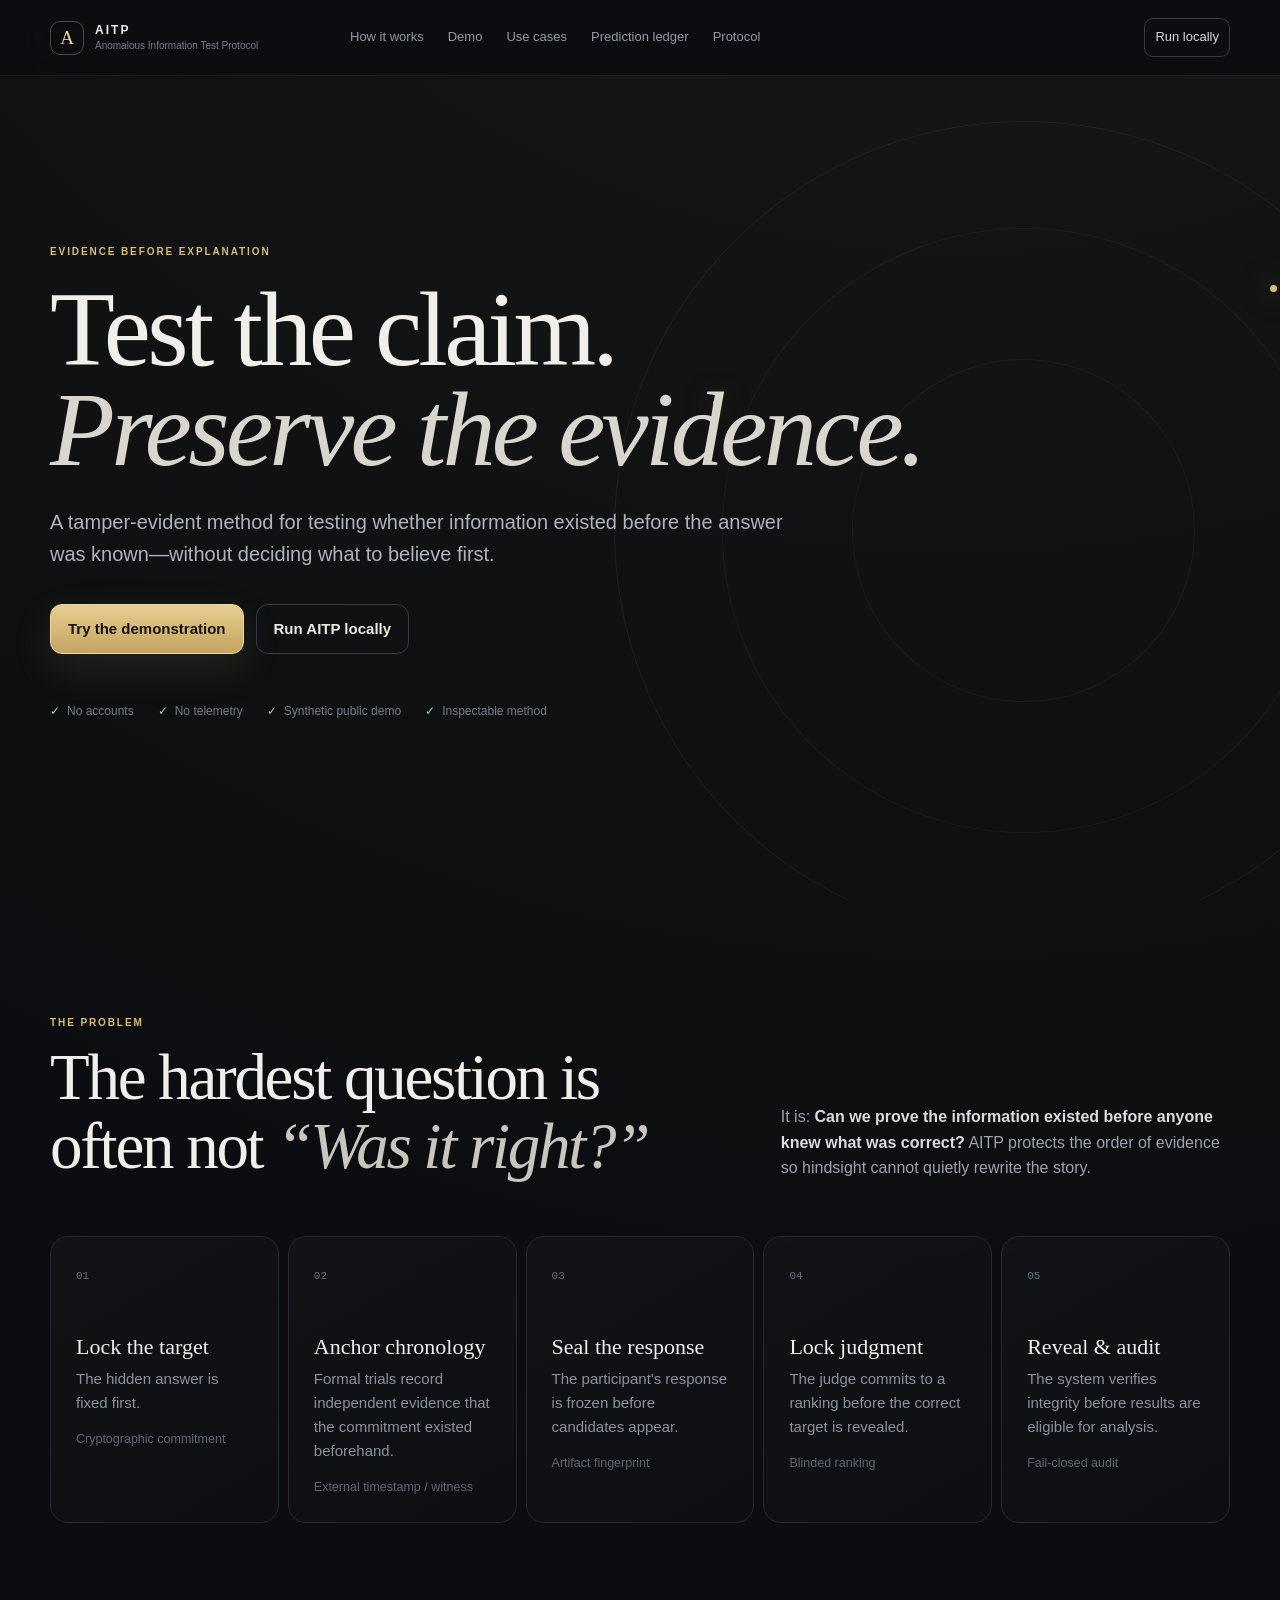
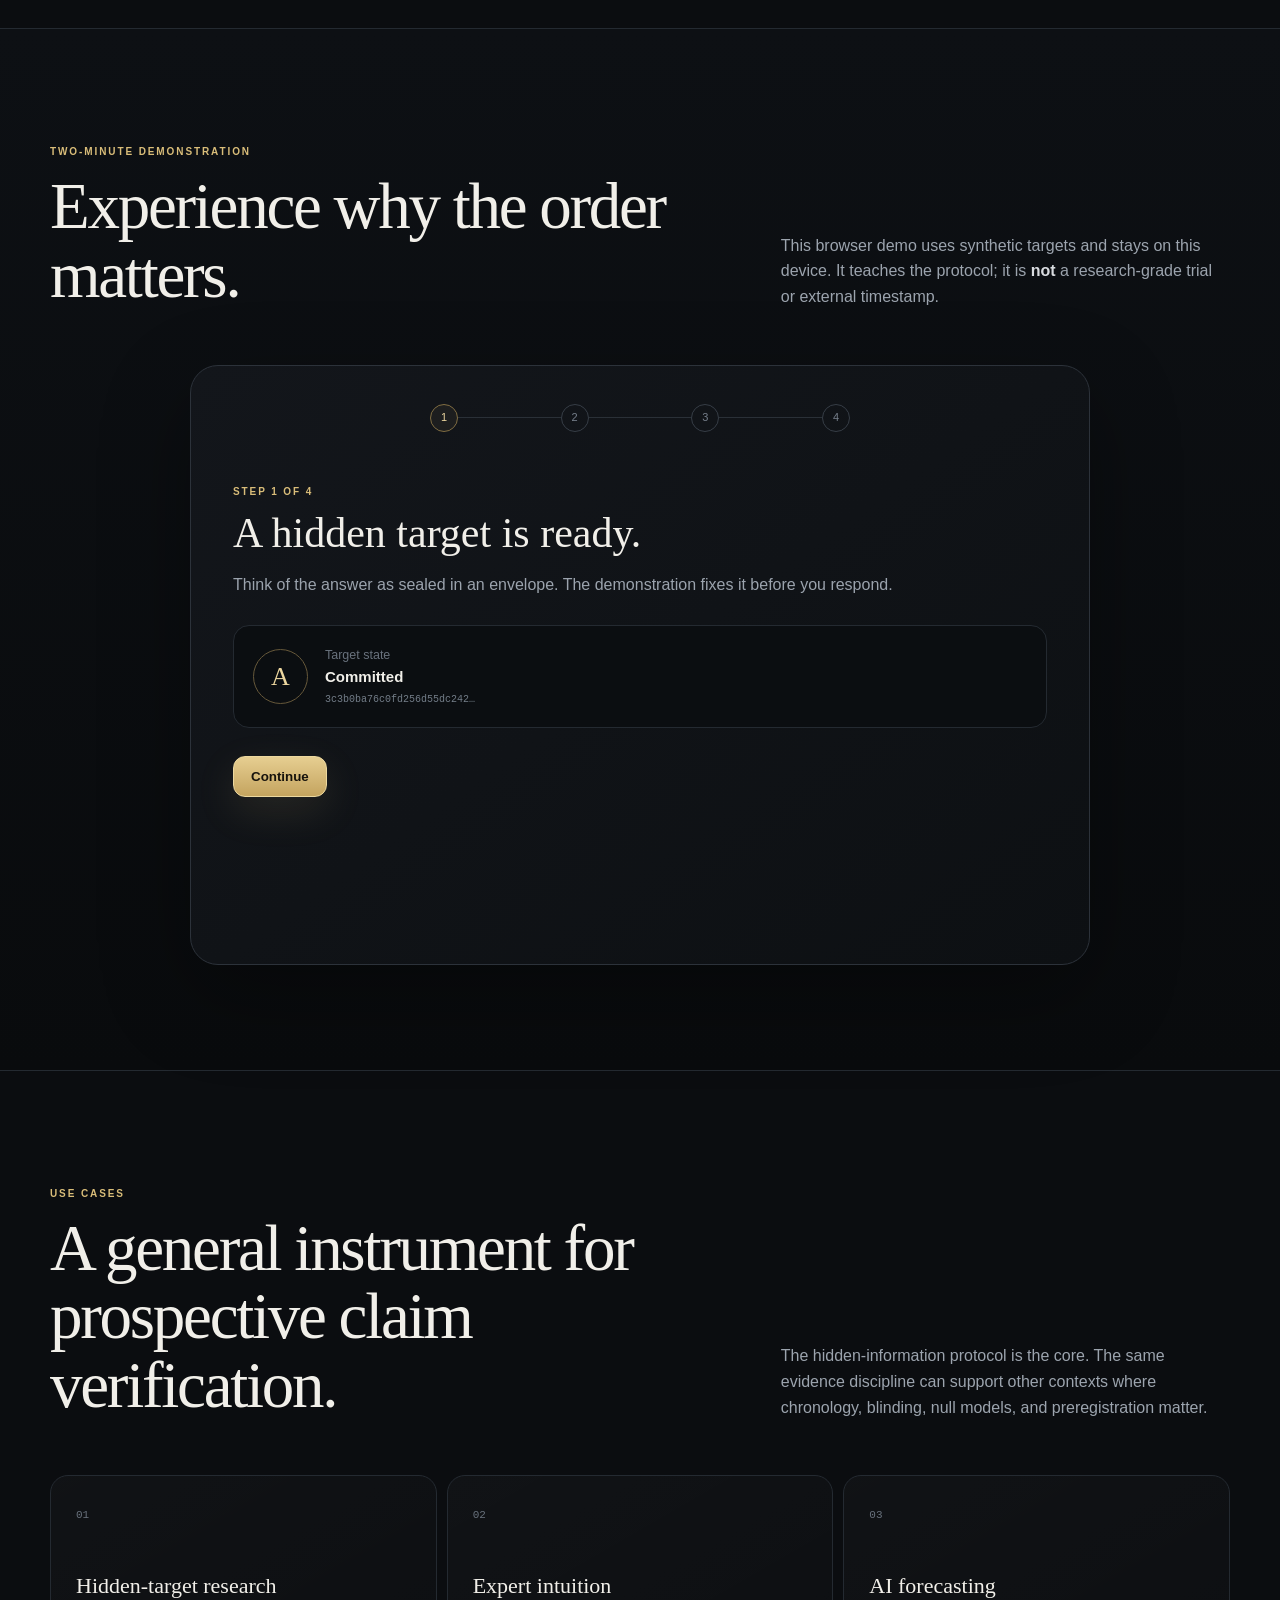
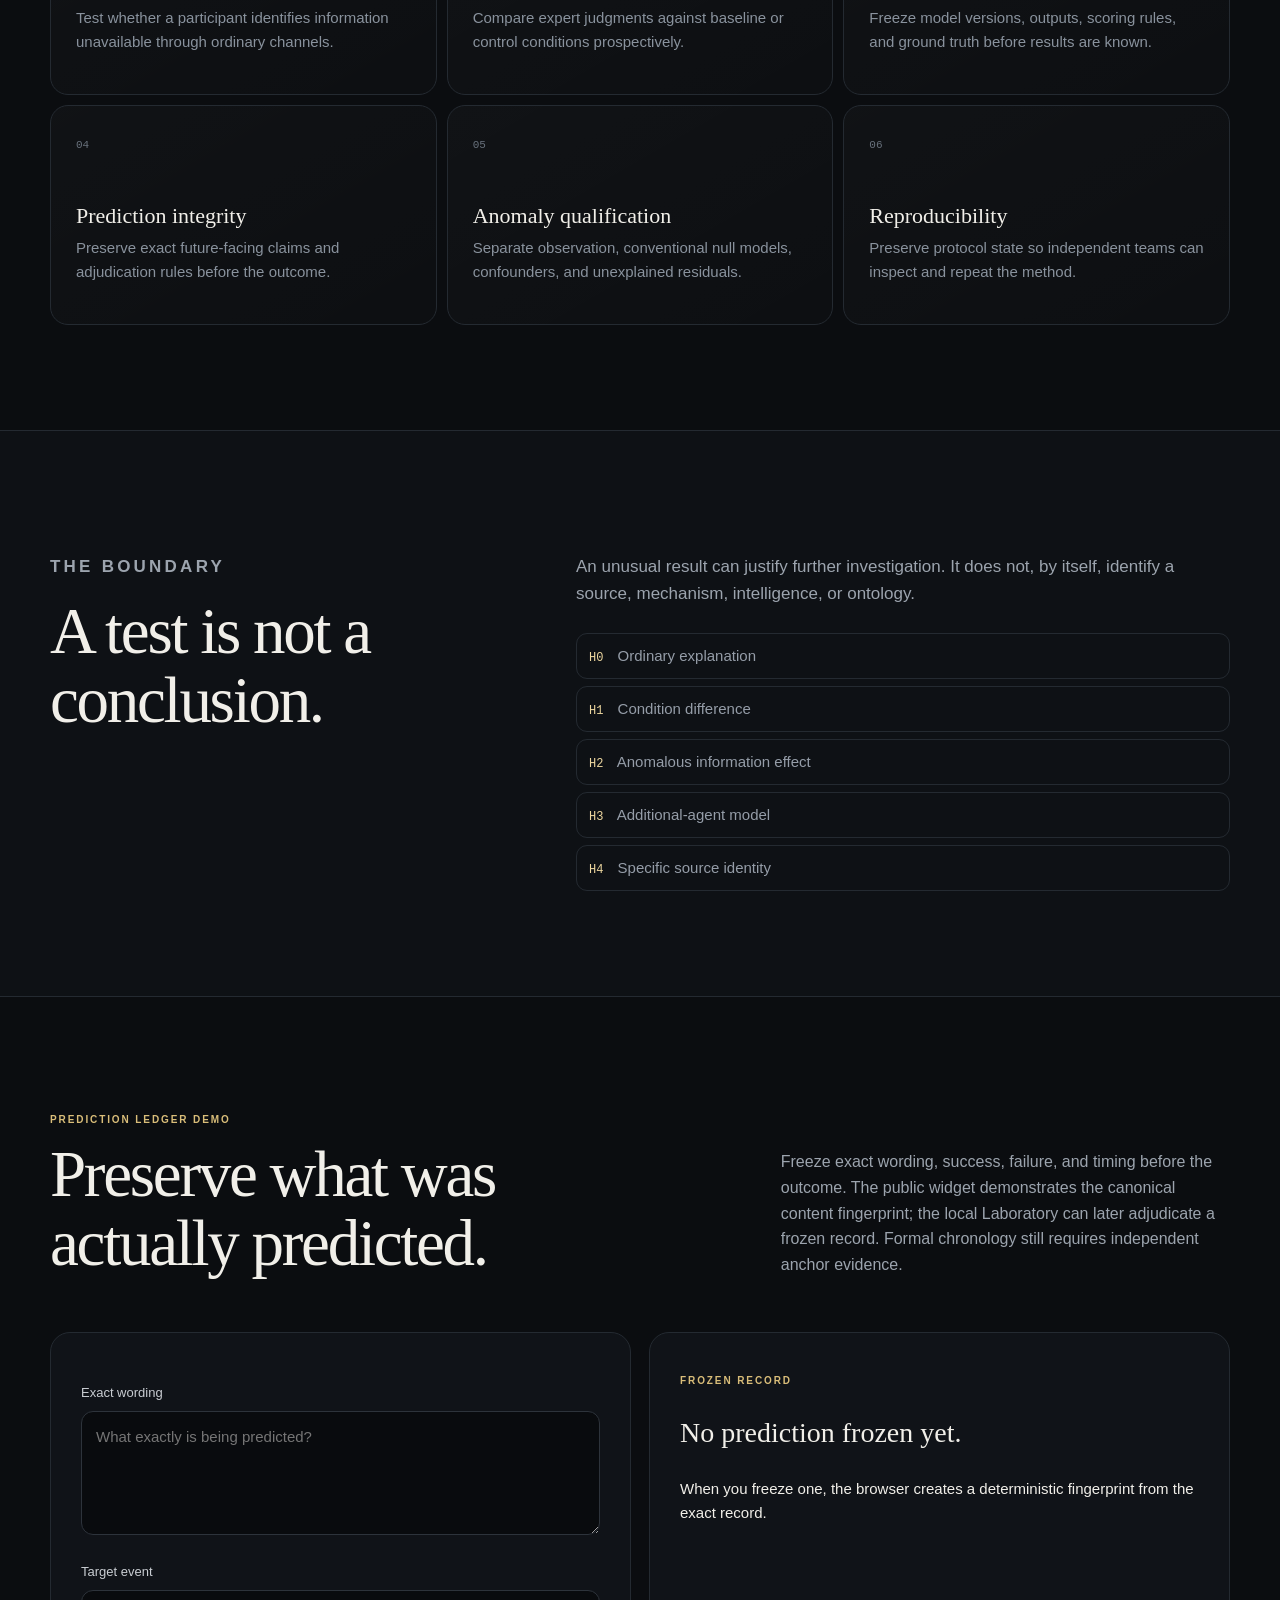
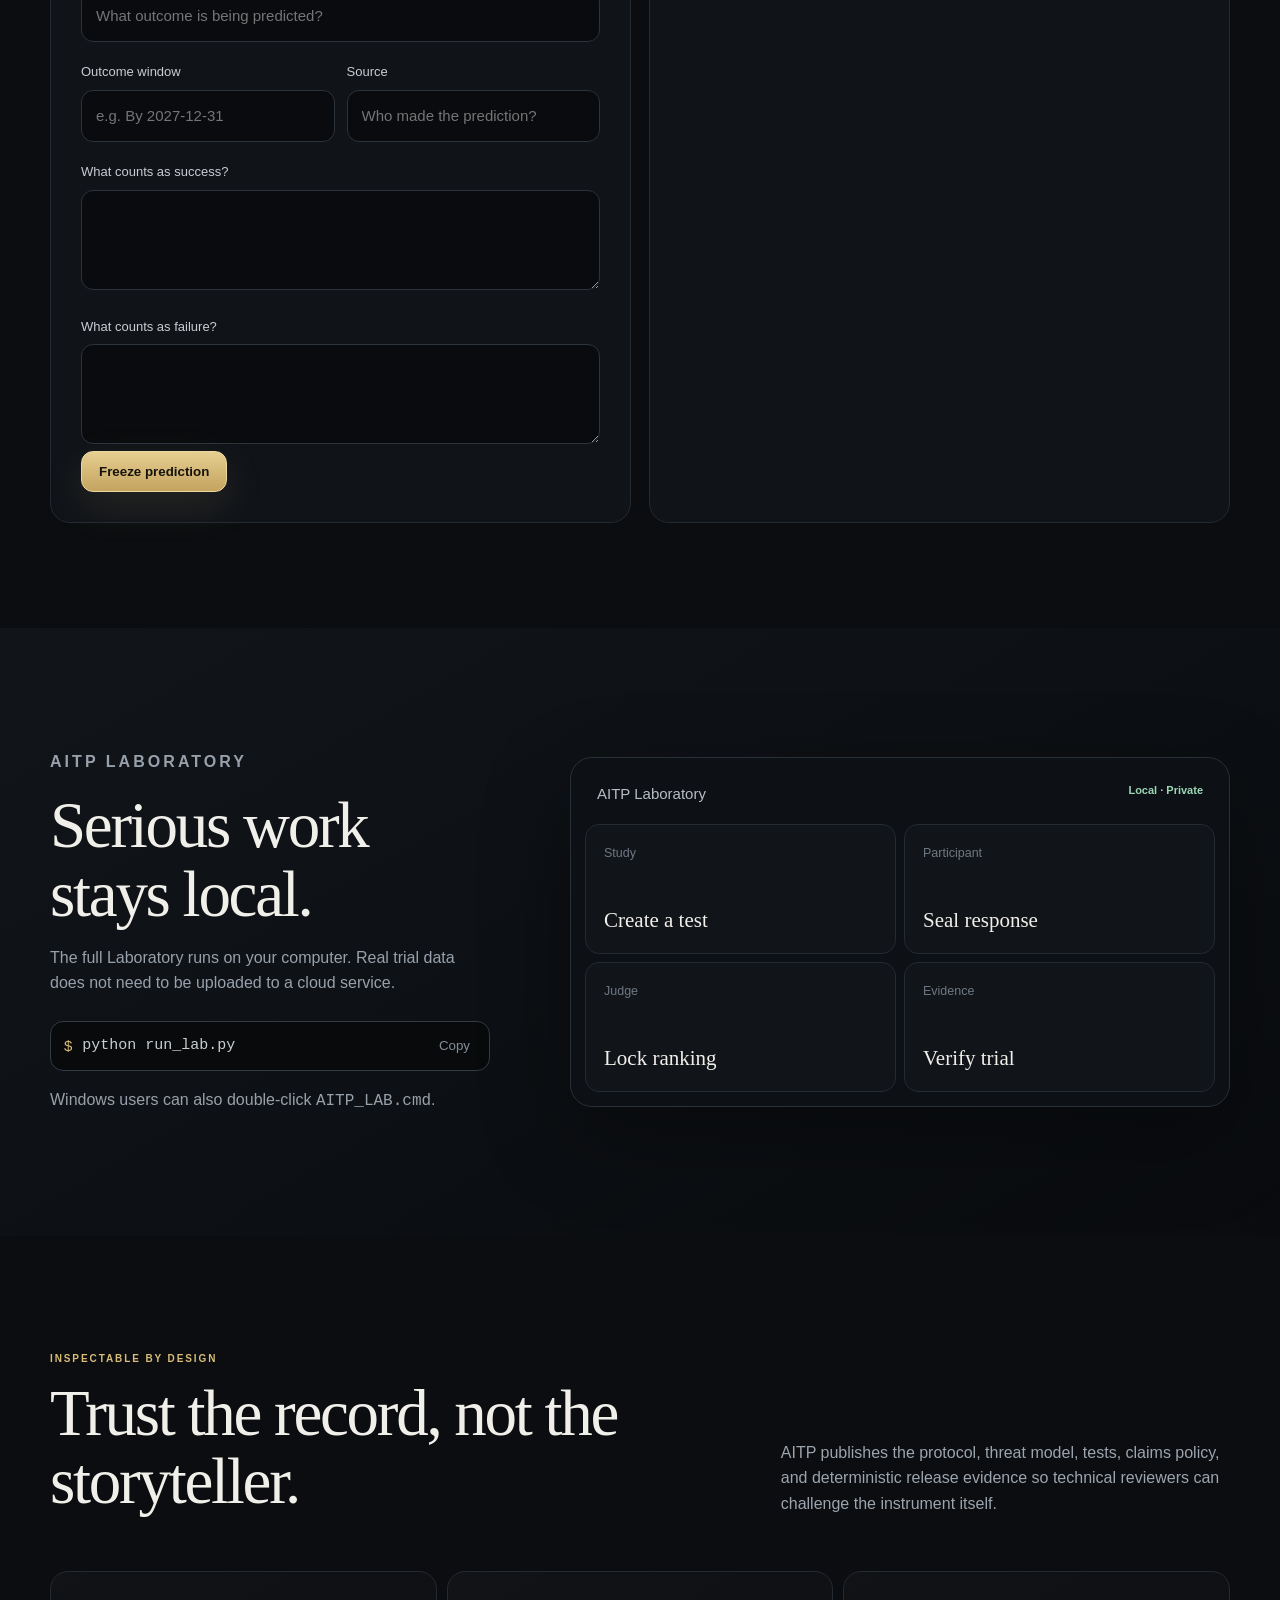
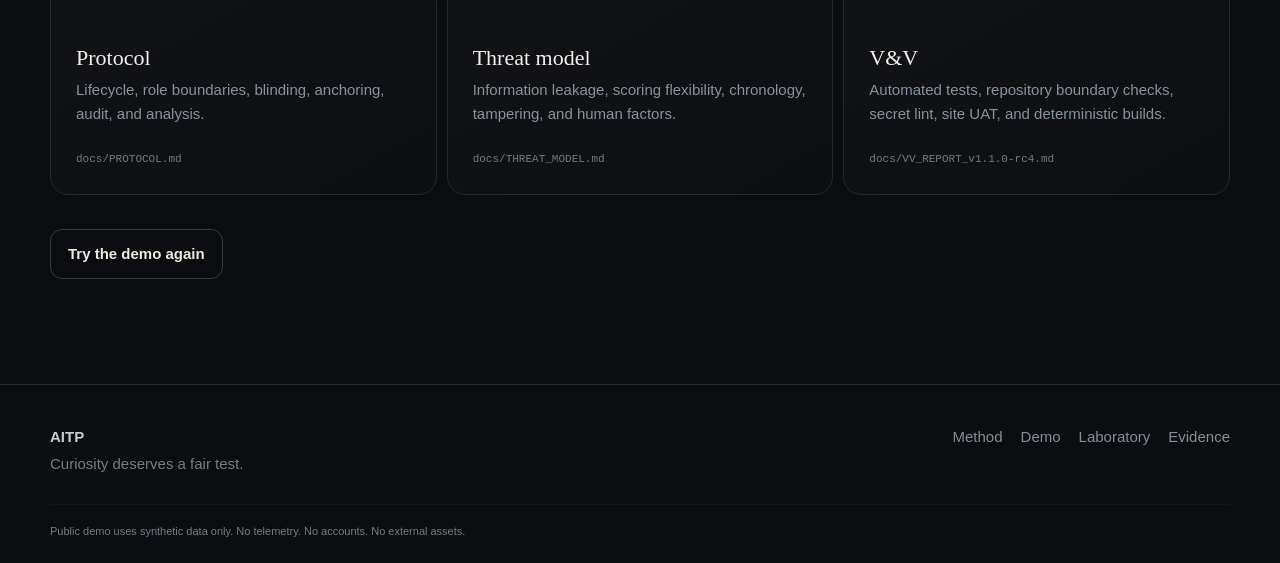
==== site/index.html @ ae25a0cd "feat: import AITP v1.1.0-rc4 public-release candidate" ====
<!doctype html>
<html lang="en">
<head>
  <meta charset="utf-8">
  <meta name="viewport" content="width=device-width,initial-scale=1">
  <meta name="color-scheme" content="dark">
  <meta name="description" content="AITP — a tamper-evident method for testing whether information existed before the answer was known.">
  <meta name="theme-color" content="#0b0d10">
  <meta http-equiv="Content-Security-Policy" content="default-src 'self'; script-src 'self'; style-src 'self'; img-src 'self' data:; connect-src 'none'; font-src 'self'; object-src 'none'; base-uri 'none'; form-action 'none'">
  <title>AITP — Test the claim. Preserve the evidence.</title>
  <link rel="icon" href="favicon.svg" type="image/svg+xml">
  <link rel="stylesheet" href="styles.css">
</head>
<body>
<a class="skip" href="#main">Skip to content</a>
<header class="bar">
  <a class="brand" href="#top" aria-label="AITP home"><span class="brand-mark">A</span><span><strong>AITP</strong><small>Anomalous Information Test Protocol</small></span></a>
  <nav aria-label="Primary navigation">
    <a href="#how">How it works</a><a href="#demo">Demo</a><a href="#uses">Use cases</a><a href="#ledger">Prediction ledger</a><a href="#inspect">Protocol</a>
  </nav>
  <a class="nav-cta" href="#laboratory">Run locally</a>
</header>
<main id="main">
  <section class="hero" id="top">
    <div class="orbital" aria-hidden="true"><span></span><span></span><span></span></div>
    <div class="shell hero-inner">
      <p class="eyebrow">Evidence before explanation</p>
      <h1>Test the claim.<br><em>Preserve the evidence.</em></h1>
      <p class="lead">A tamper-evident method for testing whether information existed before the answer was known—without deciding what to believe first.</p>
      <div class="actions"><a class="button primary" href="#demo">Try the demonstration</a><a class="button quiet" href="#laboratory">Run AITP locally</a></div>
      <div class="trust"><span>No accounts</span><span>No telemetry</span><span>Synthetic public demo</span><span>Inspectable method</span></div>
    </div>
  </section>

  <section id="how" class="section shell">
    <div class="split-head"><div><p class="eyebrow">The problem</p><h2>The hardest question is often not <em>“Was it right?”</em></h2></div><p>It is: <strong>Can we prove the information existed before anyone knew what was correct?</strong> AITP protects the order of evidence so hindsight cannot quietly rewrite the story.</p></div>
    <div class="sequence" aria-label="AITP lifecycle">
      <article><b>01</b><h3>Lock the target</h3><p>The hidden answer is fixed first.</p><small>Cryptographic commitment</small></article>
      <article><b>02</b><h3>Anchor chronology</h3><p>Formal trials record independent evidence that the commitment existed beforehand.</p><small>External timestamp / witness</small></article>
      <article><b>03</b><h3>Seal the response</h3><p>The participant's response is frozen before candidates appear.</p><small>Artifact fingerprint</small></article>
      <article><b>04</b><h3>Lock judgment</h3><p>The judge commits to a ranking before the correct target is revealed.</p><small>Blinded ranking</small></article>
      <article><b>05</b><h3>Reveal & audit</h3><p>The system verifies integrity before results are eligible for analysis.</p><small>Fail-closed audit</small></article>
    </div>
  </section>

  <section id="demo" class="section demo-wrap">
    <div class="shell">
      <div class="split-head"><div><p class="eyebrow">Two-minute demonstration</p><h2>Experience why the order matters.</h2></div><p>This browser demo uses synthetic targets and stays on this device. It teaches the protocol; it is <strong>not</strong> a research-grade trial or external timestamp.</p></div>
      <div class="demo-card" id="demo-card">
        <div class="demo-progress" aria-label="Demo progress"><span class="active">1</span><i></i><span>2</span><i></i><span>3</span><i></i><span>4</span></div>
        <div class="demo-panel active" data-demo-step="1">
          <p class="step-label">Step 1 of 4</p><h3>A hidden target is ready.</h3><p class="demo-copy">Think of the answer as sealed in an envelope. The demonstration fixes it before you respond.</p>
          <div class="seal-visual"><div class="seal-disc">A</div><div><small>Target state</small><strong>Committed</strong><code id="commit-preview">Preparing…</code></div></div>
          <button class="button primary" id="demo-start">Continue</button>
        </div>
        <div class="demo-panel" data-demo-step="2">
          <p class="step-label">Step 2 of 4</p><h3>Describe the hidden target.</h3><p class="demo-copy">Write impressions: shapes, colors, textures, setting, motion, temperature, or sounds. Do not search for an answer.</p>
          <label for="demo-response">Your response</label><textarea id="demo-response" rows="7" placeholder="Example: tall vertical shape, near water, warm red color…"></textarea>
          <p class="micro">Once sealed, the demo will not let you edit this response.</p><button class="button primary" id="seal-response">Seal response</button>
        </div>
        <div class="demo-panel" data-demo-step="3">
          <p class="step-label">Step 3 of 4</p><h3>Rank the candidates.</h3><p class="demo-copy">Best match first. The correct target is still hidden.</p>
          <div id="candidate-list" class="candidate-list" role="list" aria-label="Candidate ranking"></div><div id="ranking-live" class="sr-only" aria-live="polite"></div>
          <p class="micro">Use Move up / Move down. Keyboard and touch both work.</p><button class="button primary" id="lock-ranking">Lock ranking</button>
        </div>
        <div class="demo-panel" data-demo-step="4">
          <p class="step-label">Step 4 of 4</p><h3>Reveal.</h3>
          <div class="reveal-grid"><div class="target-art" id="reveal-art" aria-hidden="true"></div><div><p class="eyebrow">True target</p><h4 id="reveal-label">—</h4><p id="reveal-detail">—</p></div></div>
          <div class="integrity"><span>Target fixed first</span><span>Response sealed before candidates</span><span>Ranking sealed before reveal</span><span>Evidence fingerprints generated</span></div>
          <div class="meaning"><small>What this result means</small><p id="demo-meaning"></p><strong>A single demonstration is not evidence of an anomalous information effect.</strong></div>
          <details><summary>Technical fingerprints</summary><pre id="demo-tech"></pre></details>
          <div class="actions"><button class="button primary" id="demo-again">Try another</button><a class="button quiet" href="#laboratory">See the real Laboratory</a></div>
        </div>
        <div class="live" id="demo-live" aria-live="polite"></div>
      </div>
    </div>
  </section>

  <section id="uses" class="section shell">
    <div class="split-head"><div><p class="eyebrow">Use cases</p><h2>A general instrument for prospective claim verification.</h2></div><p>The hidden-information protocol is the core. The same evidence discipline can support other contexts where chronology, blinding, null models, and preregistration matter.</p></div>
    <div class="use-grid">
      <article><span>01</span><h3>Hidden-target research</h3><p>Test whether a participant identifies information unavailable through ordinary channels.</p></article>
      <article><span>02</span><h3>Expert intuition</h3><p>Compare expert judgments against baseline or control conditions prospectively.</p></article>
      <article><span>03</span><h3>AI forecasting</h3><p>Freeze model versions, outputs, scoring rules, and ground truth before results are known.</p></article>
      <article><span>04</span><h3>Prediction integrity</h3><p>Preserve exact future-facing claims and adjudication rules before the outcome.</p></article>
      <article><span>05</span><h3>Anomaly qualification</h3><p>Separate observation, conventional null models, confounders, and unexplained residuals.</p></article>
      <article><span>06</span><h3>Reproducibility</h3><p>Preserve protocol state so independent teams can inspect and repeat the method.</p></article>
    </div>
  </section>

  <section class="section boundary">
    <div class="shell boundary-inner"><div><p class="eyebrow">The boundary</p><h2>A test is not a conclusion.</h2></div><div><p>An unusual result can justify further investigation. It does not, by itself, identify a source, mechanism, intelligence, or ontology.</p><div class="ladder"><span><b>H0</b> Ordinary explanation</span><span><b>H1</b> Condition difference</span><span><b>H2</b> Anomalous information effect</span><span><b>H3</b> Additional-agent model</span><span><b>H4</b> Specific source identity</span></div></div></div>
  </section>

  <section id="ledger" class="section shell">
    <div class="split-head"><div><p class="eyebrow">Prediction Ledger demo</p><h2>Preserve what was actually predicted.</h2></div><p>Freeze exact wording, success, failure, and timing before the outcome. The public widget demonstrates the canonical content fingerprint; the local Laboratory can later adjudicate a frozen record. Formal chronology still requires independent anchor evidence.</p></div>
    <div class="ledger-grid">
      <form id="prediction-form" class="panel">
        <label for="pred-wording">Exact wording</label><textarea id="pred-wording" rows="4" required placeholder="What exactly is being predicted?"></textarea>
        <label for="pred-event">Target event</label><input id="pred-event" placeholder="What outcome is being predicted?">
        <div class="two"><div><label for="pred-window">Outcome window</label><input id="pred-window" placeholder="e.g. By 2027-12-31"></div><div><label for="pred-source">Source</label><input id="pred-source" placeholder="Who made the prediction?"></div></div>
        <label for="pred-success">What counts as success?</label><textarea id="pred-success" rows="3" required></textarea>
        <label for="pred-failure">What counts as failure?</label><textarea id="pred-failure" rows="3" required></textarea>
        <button class="button primary" type="submit">Freeze prediction</button>
      </form>
      <div class="panel ledger-output" id="prediction-output"><p class="eyebrow">Frozen record</p><h3>No prediction frozen yet.</h3><p>When you freeze one, the browser creates a deterministic fingerprint from the exact record.</p></div>
    </div>
  </section>

  <section id="laboratory" class="section laboratory">
    <div class="shell lab-public">
      <div><p class="eyebrow">AITP Laboratory</p><h2>Serious work stays local.</h2><p>The full Laboratory runs on your computer. Real trial data does not need to be uploaded to a cloud service.</p>
        <div class="terminal" role="group" aria-label="Launch command"><span>$</span><code>python run_lab.py</code><button id="copy-lab" aria-label="Copy launch command">Copy</button></div>
        <p class="micro">Windows users can also double-click <code>AITP_LAB.cmd</code>.</p></div>
      <div class="instrument"><div class="instrument-top"><span>AITP Laboratory</span><b>Local · Private</b></div><div class="instrument-body"><article><small>Study</small><strong>Create a test</strong></article><article><small>Participant</small><strong>Seal response</strong></article><article><small>Judge</small><strong>Lock ranking</strong></article><article><small>Evidence</small><strong>Verify trial</strong></article></div></div>
    </div>
  </section>

  <section id="inspect" class="section shell inspect">
    <div class="split-head"><div><p class="eyebrow">Inspectable by design</p><h2>Trust the record, not the storyteller.</h2></div><p>AITP publishes the protocol, threat model, tests, claims policy, and deterministic release evidence so technical reviewers can challenge the instrument itself.</p></div>
    <div class="inspect-grid"><article><h3>Protocol</h3><p>Lifecycle, role boundaries, blinding, anchoring, audit, and analysis.</p><code>docs/PROTOCOL.md</code></article><article><h3>Threat model</h3><p>Information leakage, scoring flexibility, chronology, tampering, and human factors.</p><code>docs/THREAT_MODEL.md</code></article><article><h3>V&amp;V</h3><p>Automated tests, repository boundary checks, secret lint, site UAT, and deterministic builds.</p><code>docs/VV_REPORT_v1.1.0-rc4.md</code></article></div>
    <div class="actions"><a class="button primary" id="github-link" href="#" rel="noopener">Inspect on GitHub</a><a class="button quiet" href="#demo">Try the demo again</a></div>
  </section>
</main>
<footer><div class="shell footer"><div><strong>AITP</strong><p>Curiosity deserves a fair test.</p></div><div><a href="#how">Method</a><a href="#demo">Demo</a><a href="#laboratory">Laboratory</a><a href="#inspect">Evidence</a></div></div><div class="shell footer-note">Public demo uses synthetic data only. No telemetry. No accounts. No external assets.</div></footer>
<div id="alert" class="alert" role="alert" aria-live="assertive" hidden></div><div id="toast" role="status" aria-live="polite"></div>
<script src="app.js"></script>
</body>
</html>
---- site/styles.css ----
:root{--bg:#0b0d10;--surface:#111419;--surface2:#151920;--line:#242a31;--line2:#343b45;--text:#f1efe9;--muted:#929aa5;--gold:#d9bd79;--gold2:#edd79f;--good:#9dd7b5;--bad:#e3a29e;--shell:min(1180px,calc(100% - 48px));--radius:22px;--shadow:0 30px 90px rgba(0,0,0,.32)}
*{box-sizing:border-box}html{scroll-behavior:smooth;background:var(--bg)}body{margin:0;background:radial-gradient(circle at 75% -10%,rgba(217,189,121,.07),transparent 26%),var(--bg);color:var(--text);font:15px/1.6 Inter,ui-sans-serif,-apple-system,BlinkMacSystemFont,"Segoe UI",sans-serif}a{color:inherit}.skip{position:fixed;left:12px;top:-60px;background:#fff;color:#111;padding:8px 12px;border-radius:8px;z-index:100}.skip:focus{top:12px}.shell{width:var(--shell);margin:auto}.bar{position:sticky;top:0;z-index:50;min-height:76px;display:flex;align-items:center;gap:30px;padding:0 max(24px,calc((100vw - 1180px)/2));border-bottom:1px solid rgba(255,255,255,.06);background:rgba(11,13,16,.83);backdrop-filter:blur(20px)}.brand{display:flex;align-items:center;gap:11px;text-decoration:none;min-width:260px}.brand-mark{width:34px;height:34px;display:grid;place-items:center;border:1px solid #50472f;border-radius:10px;color:var(--gold2);font:19px Georgia,serif}.brand strong,.brand small{display:block}.brand strong{font-size:12px;letter-spacing:.17em}.brand small{font-size:10px;color:#777f8a;margin-top:-2px}.bar nav{display:flex;gap:4px;flex:1}.bar nav a,.nav-cta{text-decoration:none;color:#939ba6;padding:8px 10px;border-radius:9px;font-size:13px}.bar nav a:hover,.bar nav a:focus-visible{color:#fff;background:rgba(255,255,255,.04)}.nav-cta{border:1px solid var(--line2);color:#d7dbe0;white-space:nowrap}.hero{min-height:calc(100vh - 76px);display:grid;align-items:center;position:relative;overflow:hidden}.hero-inner{padding:95px 0 115px;position:relative;z-index:2}.eyebrow,.step-label{text-transform:uppercase;letter-spacing:.19em;color:var(--gold);font-size:10px;font-weight:700}.hero h1,.section h2{font-family:Georgia,"Times New Roman",serif;font-weight:400;letter-spacing:-.035em}.hero h1{font-size:clamp(58px,8.3vw,108px);line-height:.94;margin:20px 0 27px;max-width:930px}.hero h1 em{font-weight:400;color:#d9d6cd}.lead{font-size:20px;line-height:1.58;color:#adb4bd;max-width:740px}.actions{display:flex;gap:12px;flex-wrap:wrap;margin-top:34px}.button{appearance:none;border:1px solid var(--line2);background:#15191f;color:#eeeae0;text-decoration:none;border-radius:12px;padding:12px 17px;font-weight:700;cursor:pointer;transition:transform .16s,border-color .16s,background .16s}.button:hover{transform:translateY(-1px);border-color:#545c66}.button:focus-visible,button:focus-visible,a:focus-visible,input:focus-visible,textarea:focus-visible,summary:focus-visible{outline:2px solid var(--gold2);outline-offset:3px}.button.primary{background:linear-gradient(180deg,#e6ce91,#c4a45f);color:#17130c;border-color:#ecd89f;box-shadow:0 14px 40px rgba(217,189,121,.12)}.button.quiet{background:transparent}.trust{display:flex;flex-wrap:wrap;gap:10px 24px;margin-top:48px;color:#747d88;font-size:12px}.trust span:before{content:"✓";color:var(--good);margin-right:7px}.orbital{position:absolute;right:-12vw;top:5vh;width:min(64vw,850px);aspect-ratio:1;border:1px solid rgba(217,189,121,.08);border-radius:50%}.orbital:before,.orbital:after{content:"";position:absolute;inset:13%;border:1px solid rgba(217,189,121,.06);border-radius:50%;transform:rotate(23deg)}.orbital:after{inset:29%;border-color:rgba(255,255,255,.045);transform:rotate(-18deg)}.orbital span{position:absolute;width:7px;height:7px;background:var(--gold);border-radius:50%;box-shadow:0 0 30px rgba(217,189,121,.65)}.orbital span:nth-child(1){left:12%;top:34%}.orbital span:nth-child(2){right:19%;top:20%}.orbital span:nth-child(3){right:10%;bottom:29%}.section{padding:105px 0}.split-head{display:grid;grid-template-columns:1.15fr .8fr;gap:85px;align-items:end;margin-bottom:55px}.section h2{font-size:clamp(39px,5.2vw,65px);line-height:1.06;margin:12px 0 0}.section h2 em{font-weight:400;color:#c9c6bd}.split-head>p{color:#9ca4ae;font-size:16px;margin:0}.split-head strong{color:#d9dce0}.sequence{display:grid;grid-template-columns:repeat(5,1fr);gap:9px}.sequence article,.use-grid article,.inspect-grid article{min-height:220px;padding:25px;border:1px solid var(--line);border-radius:18px;background:linear-gradient(150deg,rgba(255,255,255,.025),rgba(255,255,255,.006))}.sequence b,.use-grid article>span{font:11px ui-monospace,monospace;color:#68717c}.sequence h3,.use-grid h3,.inspect-grid h3{font:400 22px Georgia,serif;margin:48px 0 7px}.sequence p,.use-grid p,.inspect-grid p{color:#89929d;margin:0}.sequence small{display:block;color:#5f6873;margin-top:14px}.demo-wrap{background:linear-gradient(180deg,#0d1014,#090b0d);border-top:1px solid var(--line);border-bottom:1px solid var(--line)}.demo-card{max-width:900px;margin:auto;border:1px solid #2c323a;background:linear-gradient(145deg,#13161b,#0d1013);border-radius:28px;padding:38px 42px;box-shadow:var(--shadow);min-height:600px}.demo-progress{display:flex;align-items:center;max-width:420px;margin:0 auto 52px}.demo-progress span{width:28px;height:28px;display:grid;place-items:center;border:1px solid #363d46;border-radius:50%;color:#767f8b;font-size:11px}.demo-progress span.active{border-color:#806d42;color:var(--gold2);background:rgba(217,189,121,.06)}.demo-progress i{height:1px;background:#2a3037;flex:1}.demo-panel{display:none}.demo-panel.active{display:block}.demo-panel h3{font:400 42px/1.1 Georgia,serif;margin:10px 0 15px}.demo-copy{color:#9ba3ad;font-size:16px;max-width:670px}.seal-visual{display:flex;align-items:center;gap:17px;padding:19px;border:1px solid var(--line);border-radius:16px;background:#0b0e11;margin:28px 0}.seal-disc{width:55px;height:55px;border-radius:50%;border:1px solid #66583a;display:grid;place-items:center;font:26px Georgia,serif;color:var(--gold2)}.seal-visual small,.seal-visual strong,.seal-visual code{display:block}.seal-visual small{color:#69727d}.seal-visual code{color:#737d88;font-size:10px;margin-top:3px;word-break:break-all}label{display:block;color:#c9cdd2;font-size:13px;margin:20px 0 7px}textarea,input{width:100%;background:#090b0e;color:#eeeae2;border:1px solid #2d333b;border-radius:12px;padding:13px 14px;font:inherit}textarea{resize:vertical}.micro{font-size:12px;color:#6d7680}.candidate-list{display:grid;gap:9px;margin:24px 0}.candidate{display:grid;grid-template-columns:42px 84px 1fr auto;gap:14px;align-items:center;border:1px solid var(--line);border-radius:15px;padding:12px;background:#0a0d10}.rank{width:36px;height:36px;border-radius:10px;background:#171b20;display:grid;place-items:center;color:var(--gold2);font-weight:700}.mini-art,.target-art{border:1px solid #2d333a;background:#11151a;border-radius:13px;overflow:hidden}.mini-art{width:84px;height:62px}.mini-art svg,.target-art svg{display:block;width:100%;height:100%}.candidate h4{margin:0;font-size:14px}.candidate p{margin:2px 0 0;color:#76808b;font-size:12px}.move{display:flex;gap:5px}.move button{width:32px;height:32px;border:1px solid #2d333a;border-radius:8px;background:transparent;color:#9aa2ac;cursor:pointer}.reveal-grid{display:grid;grid-template-columns:260px 1fr;gap:28px;align-items:center;padding:20px;border:1px solid rgba(217,189,121,.22);border-radius:20px;background:radial-gradient(circle at 0 0,rgba(217,189,121,.07),transparent 45%),#0a0d10}.target-art{height:190px}.reveal-grid h4{font:400 36px Georgia,serif;margin:8px 0}.reveal-grid p{color:#919aa4}.integrity{display:grid;grid-template-columns:1fr 1fr;gap:8px;margin:17px 0}.integrity span{border:1px solid var(--line);border-radius:11px;padding:11px;color:#a6adb6;font-size:12px}.integrity span:before{content:"✓";color:var(--good);margin-right:7px}.meaning{border:1px solid #39311f;background:#15130e;border-radius:14px;padding:17px 19px;margin-top:16px}.meaning small{color:var(--gold);text-transform:uppercase;letter-spacing:.16em}.meaning p{color:#c8c3b7;margin:6px 0}.meaning strong{display:block;color:#ebe3d2;font-size:12px}details{margin-top:18px;border-top:1px solid var(--line);padding-top:14px}summary{cursor:pointer;color:#aab1ba}pre{white-space:pre-wrap;word-break:break-all;color:#717a85;font:11px/1.55 ui-monospace,monospace}.live{height:1px;overflow:hidden}.use-grid{display:grid;grid-template-columns:repeat(3,1fr);gap:10px}.boundary{background:#0e1115;border-top:1px solid var(--line);border-bottom:1px solid var(--line)}.boundary-inner{display:grid;grid-template-columns:.8fr 1.2fr;gap:90px;align-items:start}.boundary-inner p{color:#9ca4ae;font-size:17px}.ladder{display:grid;gap:7px;margin-top:25px}.ladder span{border:1px solid var(--line);border-radius:11px;padding:10px 12px;color:#959da8}.ladder b{color:var(--gold2);margin-right:10px;font:12px ui-monospace,monospace}.ledger-grid{display:grid;grid-template-columns:1fr 1fr;gap:18px}.panel{border:1px solid var(--line);background:#101318;border-radius:20px;padding:30px}.two{display:grid;grid-template-columns:1fr 1fr;gap:12px}.ledger-output h3{font:400 28px Georgia,serif}.frozen{margin-top:20px;padding:16px;border:1px solid rgba(157,215,181,.19);background:rgba(157,215,181,.025);border-radius:13px}.frozen code{font-size:10px;color:#75808a;word-break:break-all}.laboratory{background:linear-gradient(150deg,#11151a,#090b0e)}.lab-public{display:grid;grid-template-columns:.8fr 1.2fr;gap:80px;align-items:center}.lab-public p{color:#98a1ab;font-size:16px}.terminal{margin-top:25px;border:1px solid var(--line2);background:#080a0c;border-radius:13px;padding:12px 13px;display:grid;grid-template-columns:auto 1fr auto;gap:10px;align-items:center}.terminal span{color:var(--gold)}.terminal code{color:#c9ced3}.terminal button{border:0;background:transparent;color:#848d98;cursor:pointer}.instrument{border:1px solid #2a3038;border-radius:22px;background:#0d1014;box-shadow:var(--shadow);padding:14px}.instrument-top{display:flex;justify-content:space-between;padding:10px 12px 18px;color:#b8bdc4}.instrument-top b{font-size:11px;color:var(--good)}.instrument-body{display:grid;grid-template-columns:1fr 1fr;gap:8px}.instrument article{min-height:130px;border:1px solid var(--line);border-radius:14px;padding:18px;background:#111419}.instrument small,.instrument strong{display:block}.instrument small{color:#6f7883}.instrument strong{font:400 21px Georgia,serif;margin-top:45px}.inspect-grid{display:grid;grid-template-columns:repeat(3,1fr);gap:10px}.inspect-grid code{display:block;color:#717b86;font-size:11px;margin-top:25px}footer{border-top:1px solid var(--line);padding:40px 0 24px;color:#747d87}.footer{display:flex;justify-content:space-between}.footer strong{color:#c8ccd1}.footer p{margin:3px 0}.footer>div:last-child{display:flex;gap:18px}.footer a{text-decoration:none;color:#858e98}.footer-note{font-size:11px;border-top:1px solid rgba(255,255,255,.04);padding-top:18px;margin-top:25px}#toast{position:fixed;right:22px;bottom:22px;background:#eee9dd;color:#111;border-radius:12px;padding:12px 15px;box-shadow:0 20px 55px rgba(0,0,0,.4);opacity:0;transform:translateY(8px);pointer-events:none;transition:.18s;z-index:100;max-width:360px}#toast.show{opacity:1;transform:none}
@media(max-width:1000px){.bar{flex-wrap:wrap;gap:8px 16px;padding:10px 24px}.brand{flex:1;min-width:0}.bar nav{display:flex;order:3;width:100%;min-width:0;max-width:100%;overflow-x:auto;overscroll-behavior-inline:contain;scrollbar-width:thin;padding-bottom:2px}.bar nav a{flex:0 0 auto}.sequence{grid-template-columns:repeat(2,minmax(0,1fr))}.sequence article:last-child{grid-column:1/-1}.split-head,.boundary-inner,.lab-public{grid-template-columns:minmax(0,1fr);gap:28px}.use-grid,.inspect-grid{grid-template-columns:repeat(2,minmax(0,1fr))}.inspect-grid article{min-width:0}.inspect-grid code{overflow-wrap:anywhere;word-break:break-word}.hero{min-height:auto}.orbital{opacity:.55}.ledger-grid{grid-template-columns:minmax(0,1fr)}.reveal-grid{grid-template-columns:220px minmax(0,1fr)}}
@media(max-width:650px){:root{--shell:min(100% - 24px,1180px)}.bar{padding:10px 12px;min-height:68px}.brand small{display:none}.brand{min-width:0}.nav-cta{font-size:12px}.hero-inner{padding:78px 0 86px}.hero h1{font-size:clamp(42px,13vw,52px)}.lead{font-size:17px}.section{padding:74px 0}.section h2{font-size:39px}.sequence,.use-grid,.inspect-grid,.integrity,.instrument-body{grid-template-columns:minmax(0,1fr)}.demo-card{padding:25px 18px;border-radius:18px}.demo-panel h3{font-size:34px}.candidate{grid-template-columns:36px 68px minmax(0,1fr)}.candidate>*{min-width:0}.mini-art{width:68px;height:52px}.move{grid-column:3}.reveal-grid{grid-template-columns:minmax(0,1fr)}.target-art{height:180px}.two{grid-template-columns:minmax(0,1fr)}.footer{flex-direction:column;gap:20px}.footer>div:last-child{flex-wrap:wrap}.actions{flex-direction:column}.button{text-align:center}.trust{gap:8px 16px}.orbital{right:-60vw;width:130vw}.lab-public{gap:35px}.panel{padding:22px 18px}.terminal{grid-template-columns:auto minmax(0,1fr) auto}.terminal code{overflow-wrap:anywhere;word-break:break-word}}
@media(prefers-reduced-motion:reduce){*{scroll-behavior:auto!important;transition:none!important}.orbital{display:none}}

.move button{min-width:44px;min-height:44px}
.alert{position:fixed;left:50%;top:88px;transform:translateX(-50%);width:min(680px,calc(100% - 32px));z-index:120;border:1px solid rgba(227,162,158,.45);background:#211516;color:#f0d8d6;border-radius:14px;padding:13px 16px;box-shadow:0 20px 60px rgba(0,0,0,.4)}
.alert[hidden]{display:none}
[aria-invalid="true"]{border-color:#b66f6b!important;box-shadow:0 0 0 3px rgba(227,162,158,.14)!important}
#github-link[hidden]{display:none}
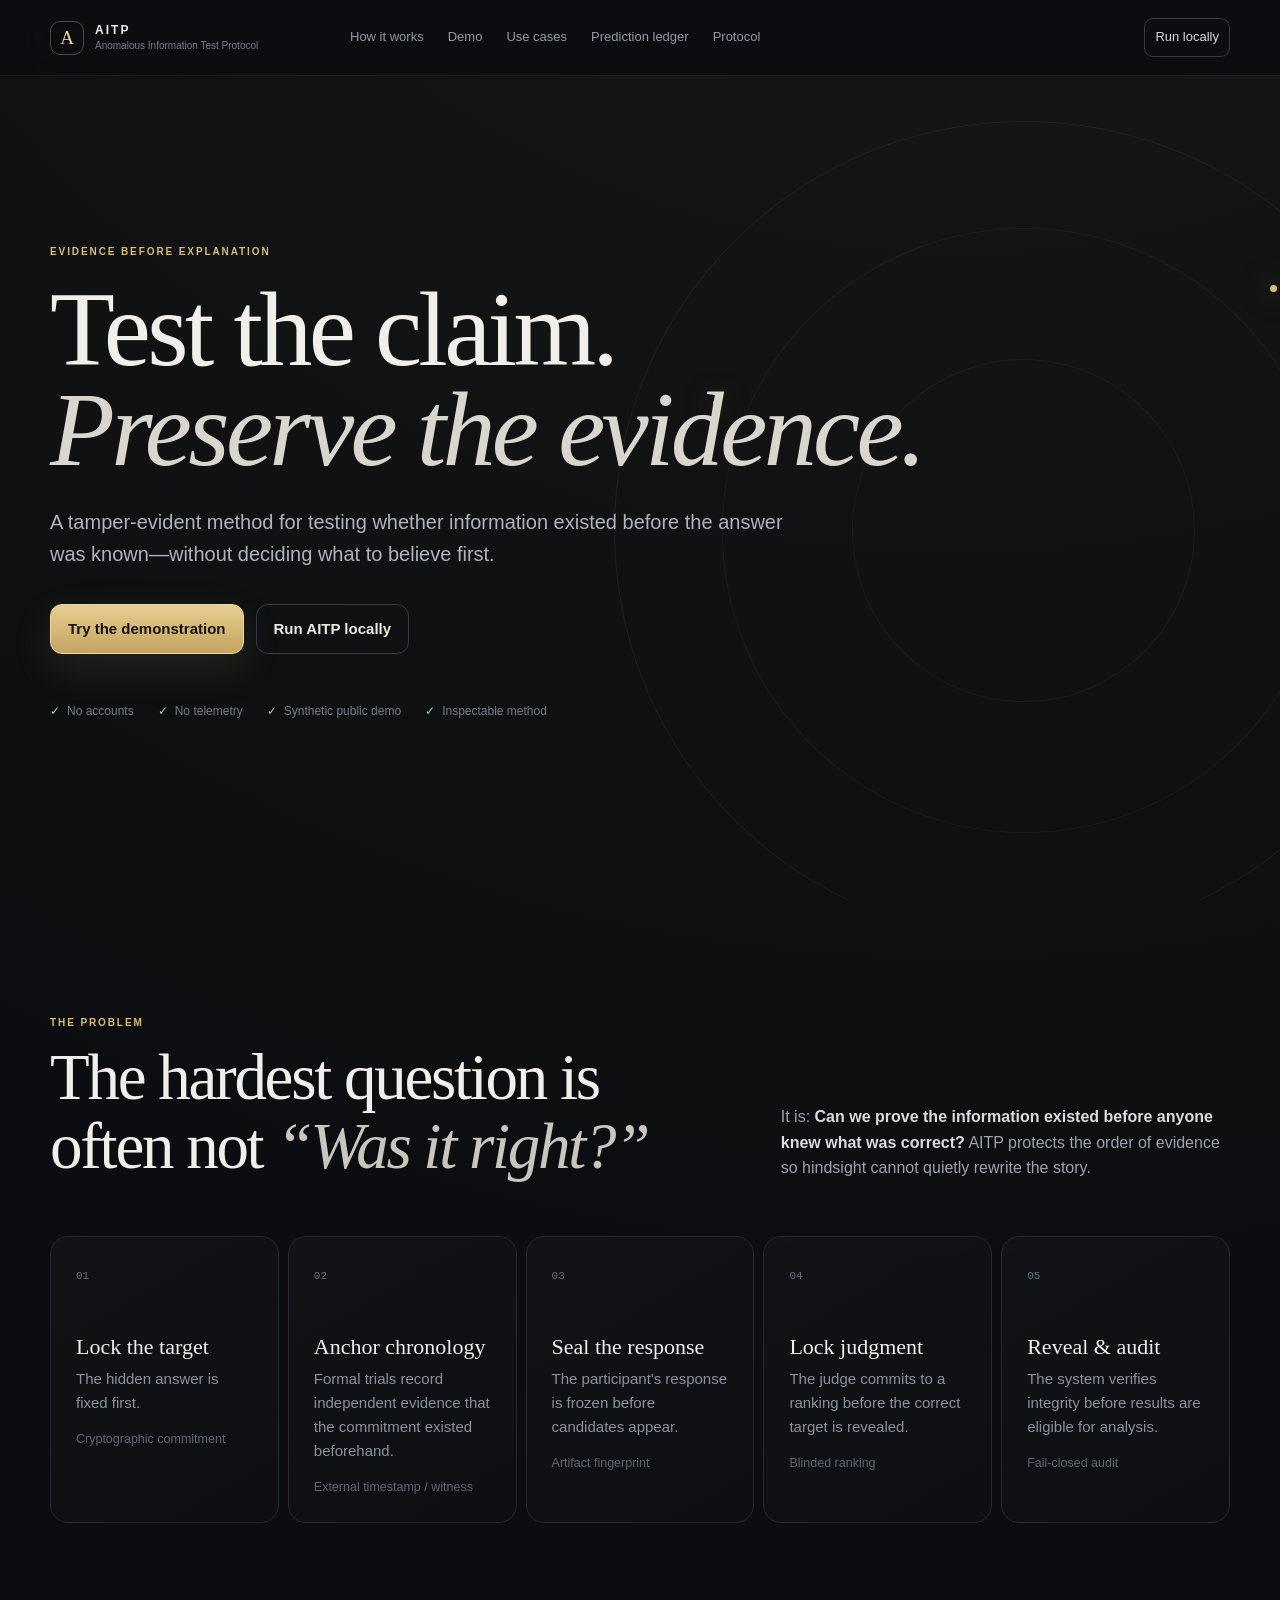
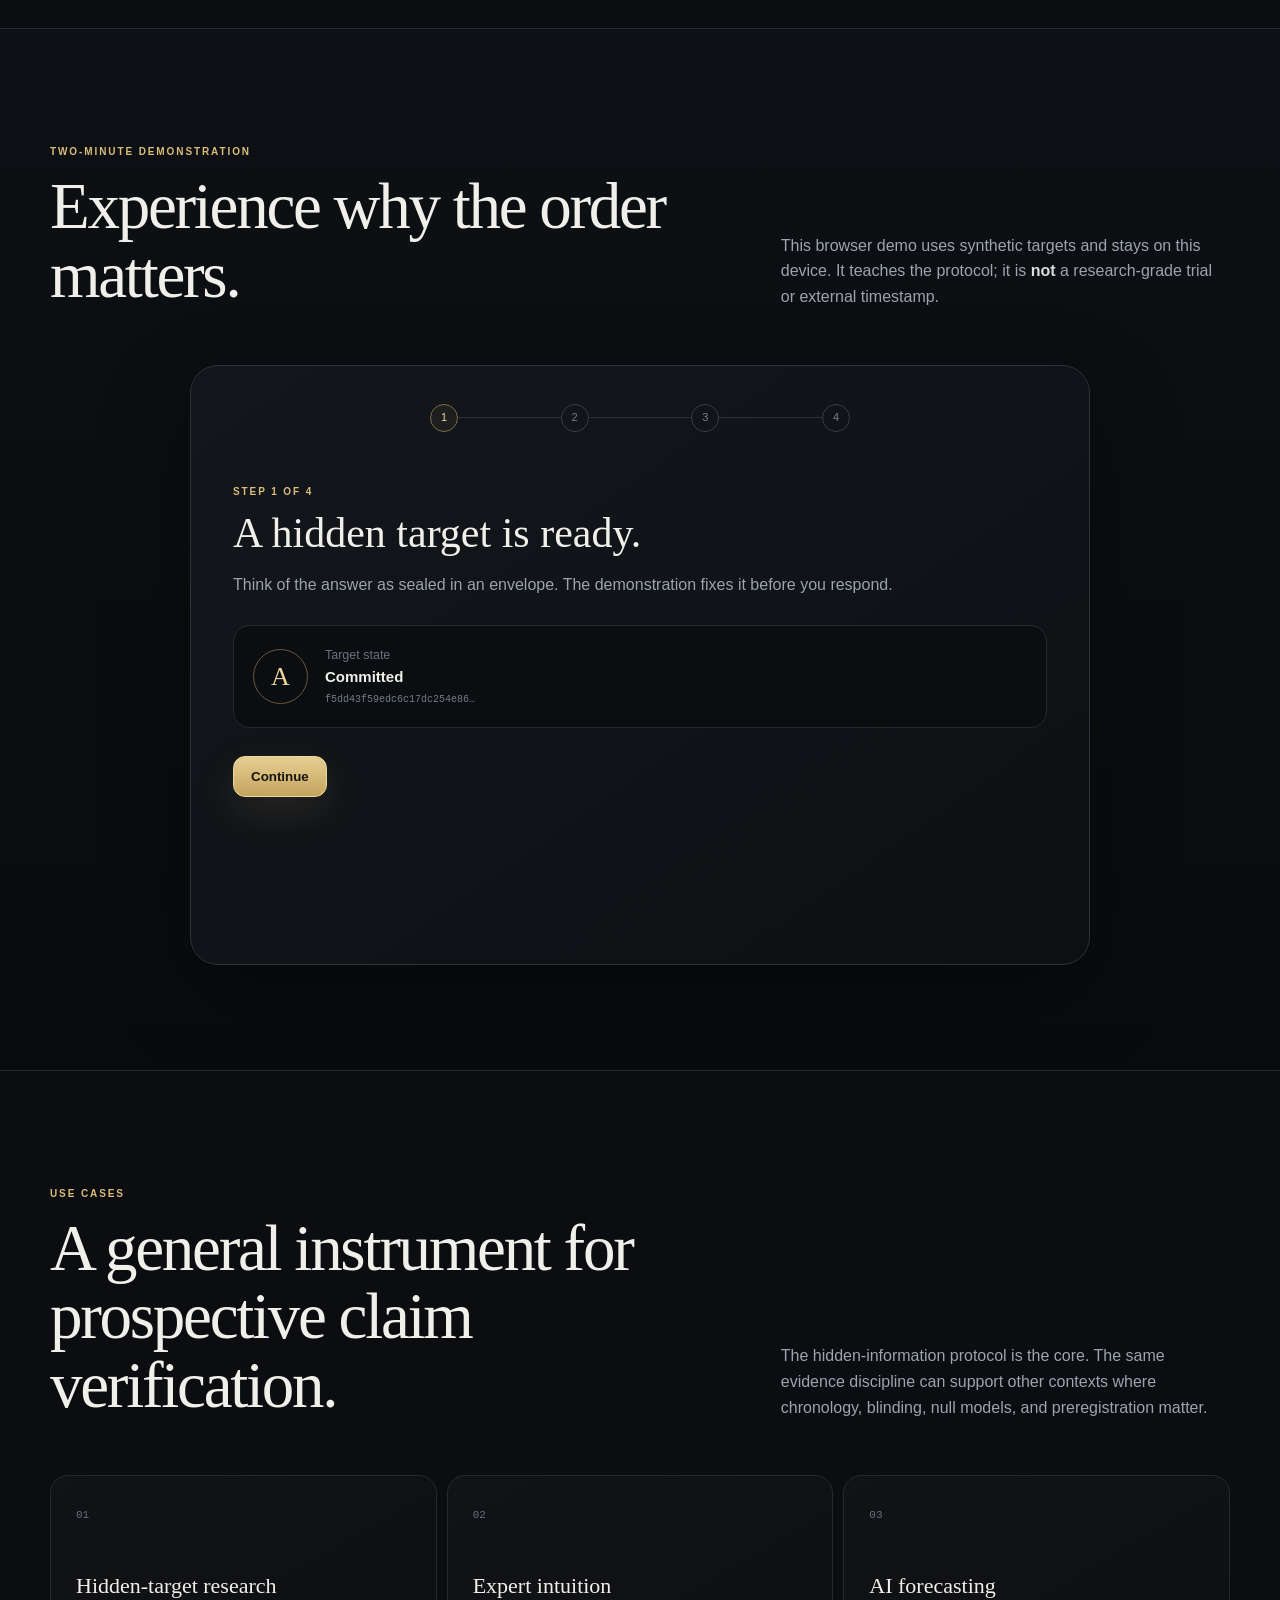
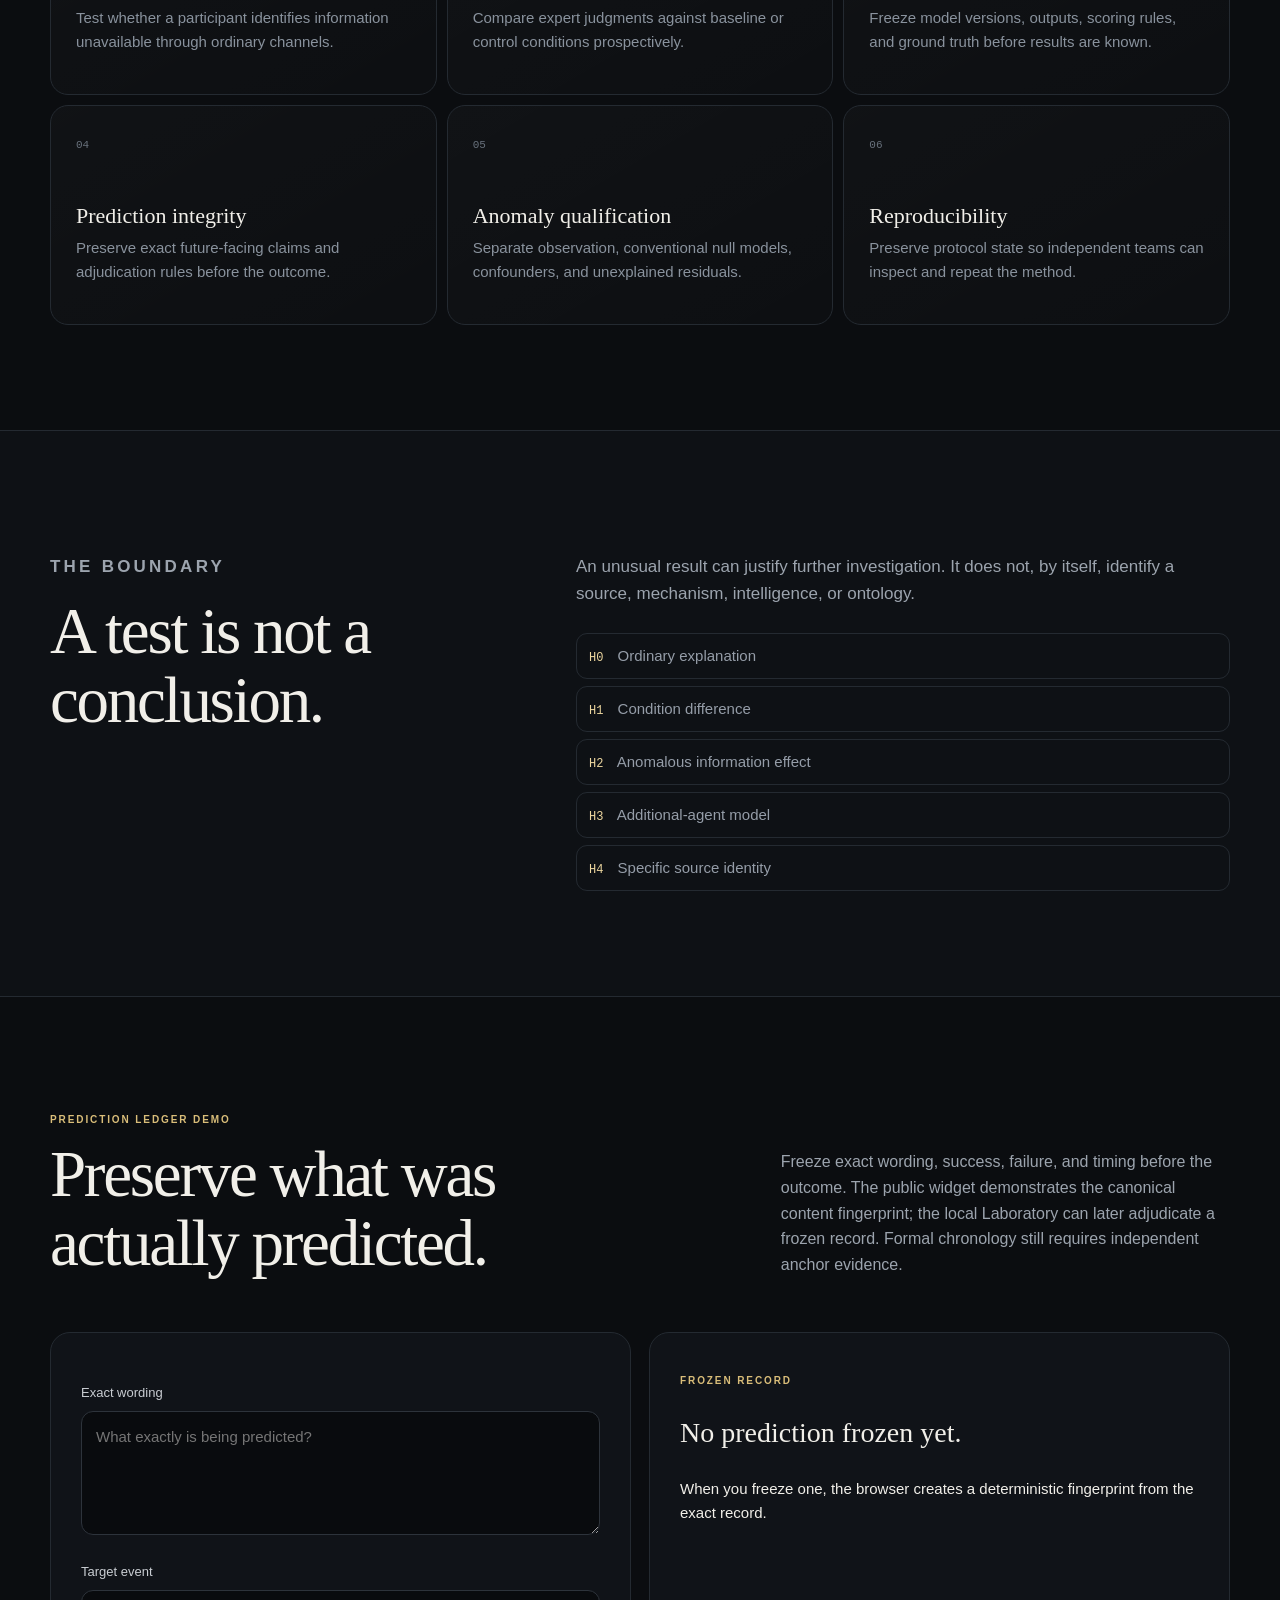
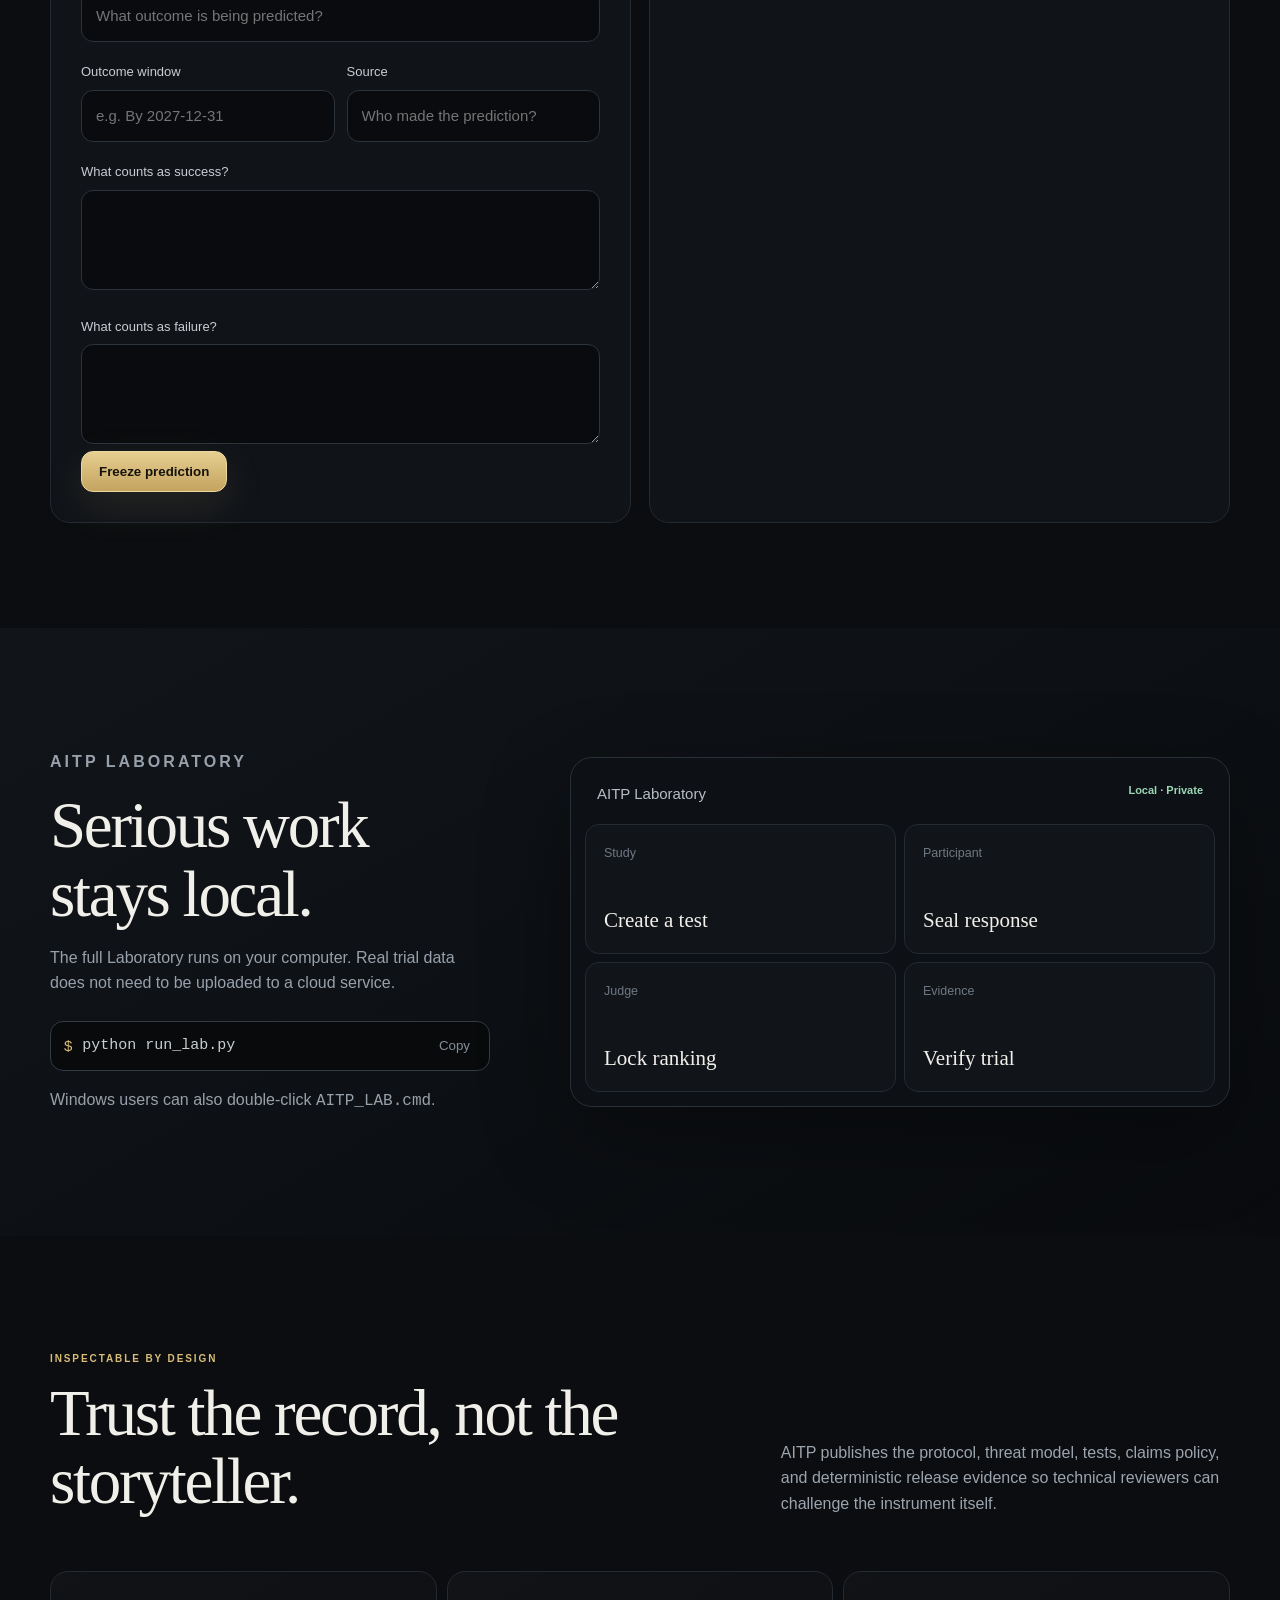
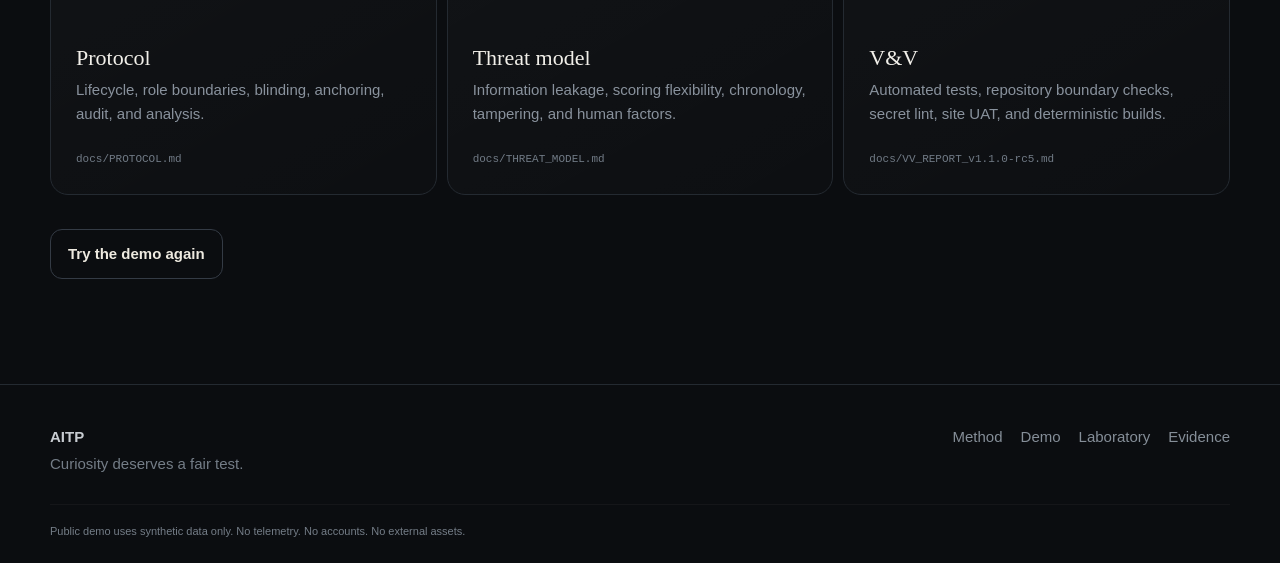
==== commit 1a982939: "fix: advance AITP to v1.1.0-rc5 after hosted Browser UAT" ====
--- a/site/index.html
+++ b/site/index.html
@@ -118,7 +118,7 @@
 
   <section id="inspect" class="section shell inspect">
     <div class="split-head"><div><p class="eyebrow">Inspectable by design</p><h2>Trust the record, not the storyteller.</h2></div><p>AITP publishes the protocol, threat model, tests, claims policy, and deterministic release evidence so technical reviewers can challenge the instrument itself.</p></div>
-    <div class="inspect-grid"><article><h3>Protocol</h3><p>Lifecycle, role boundaries, blinding, anchoring, audit, and analysis.</p><code>docs/PROTOCOL.md</code></article><article><h3>Threat model</h3><p>Information leakage, scoring flexibility, chronology, tampering, and human factors.</p><code>docs/THREAT_MODEL.md</code></article><article><h3>V&amp;V</h3><p>Automated tests, repository boundary checks, secret lint, site UAT, and deterministic builds.</p><code>docs/VV_REPORT_v1.1.0-rc4.md</code></article></div>
+    <div class="inspect-grid"><article><h3>Protocol</h3><p>Lifecycle, role boundaries, blinding, anchoring, audit, and analysis.</p><code>docs/PROTOCOL.md</code></article><article><h3>Threat model</h3><p>Information leakage, scoring flexibility, chronology, tampering, and human factors.</p><code>docs/THREAT_MODEL.md</code></article><article><h3>V&amp;V</h3><p>Automated tests, repository boundary checks, secret lint, site UAT, and deterministic builds.</p><code>docs/VV_REPORT_v1.1.0-rc5.md</code></article></div>
     <div class="actions"><a class="button primary" id="github-link" href="#" rel="noopener">Inspect on GitHub</a><a class="button quiet" href="#demo">Try the demo again</a></div>
   </section>
 </main>
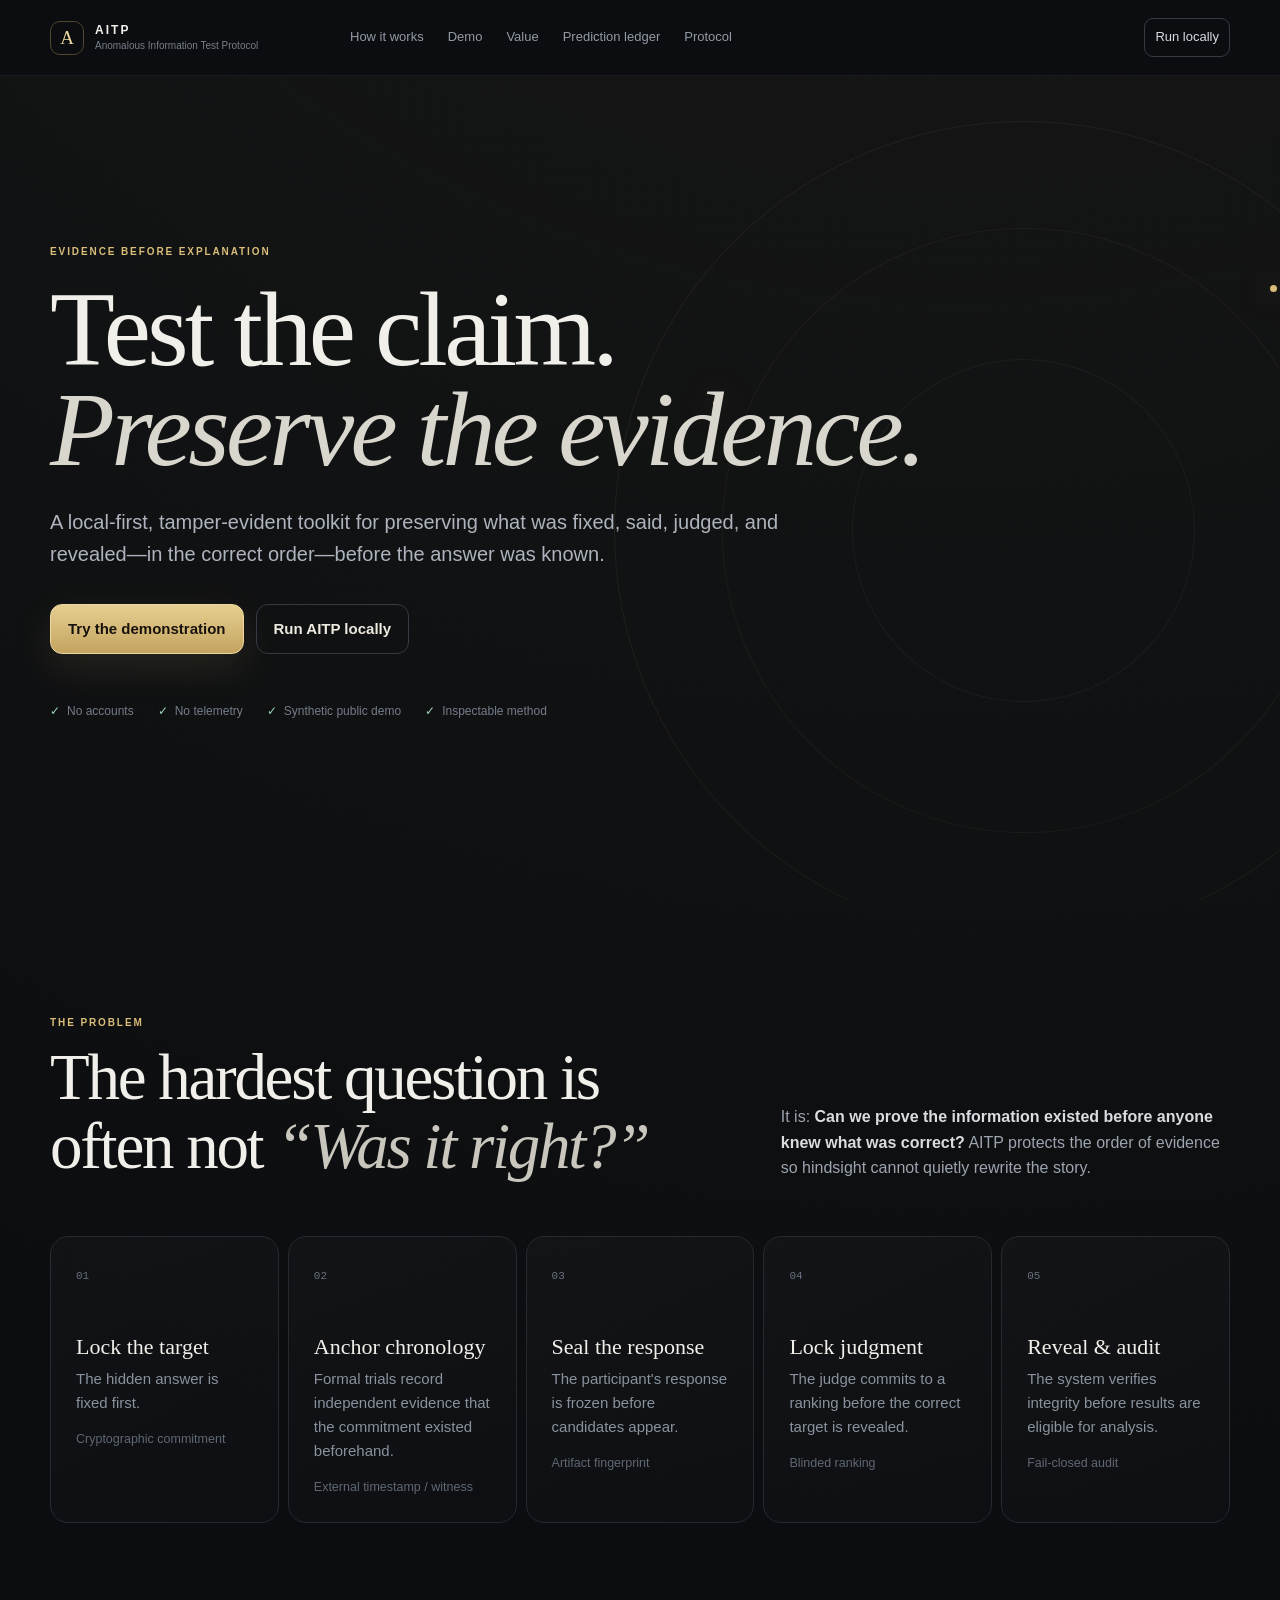
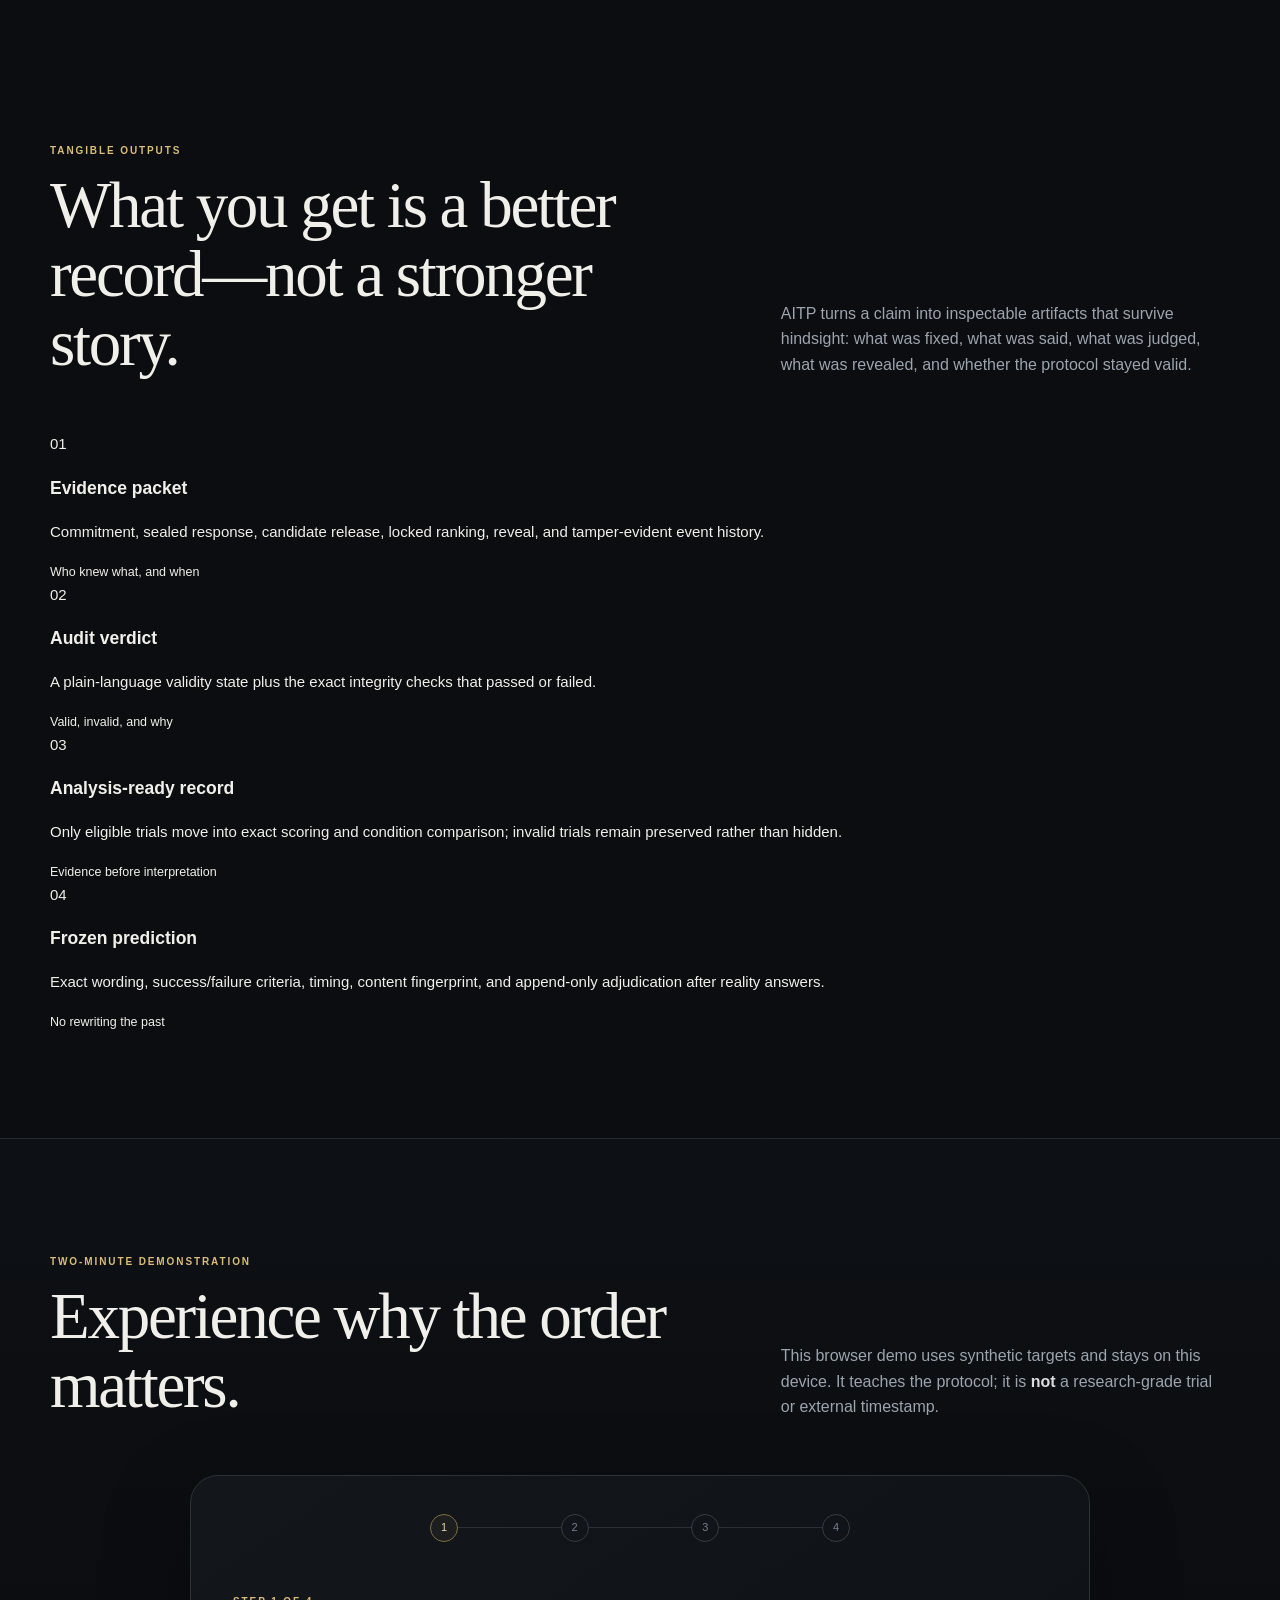
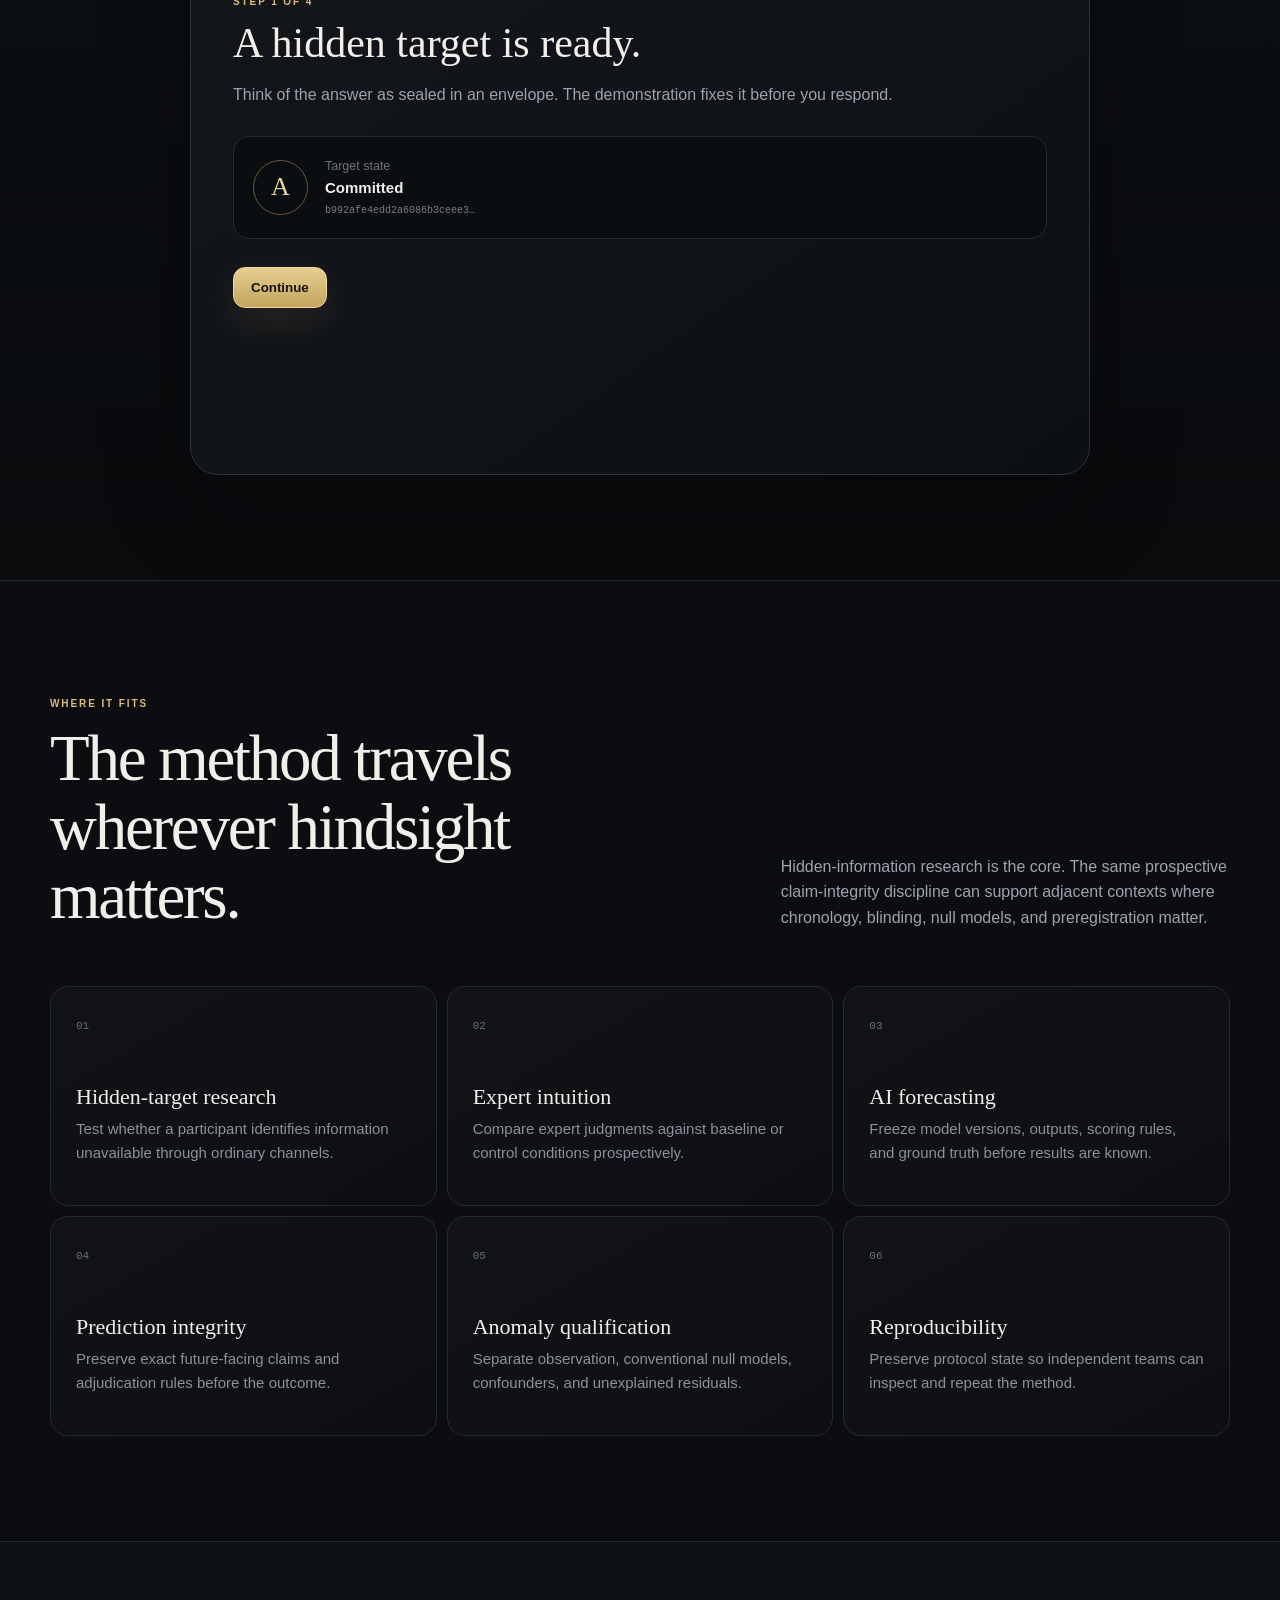
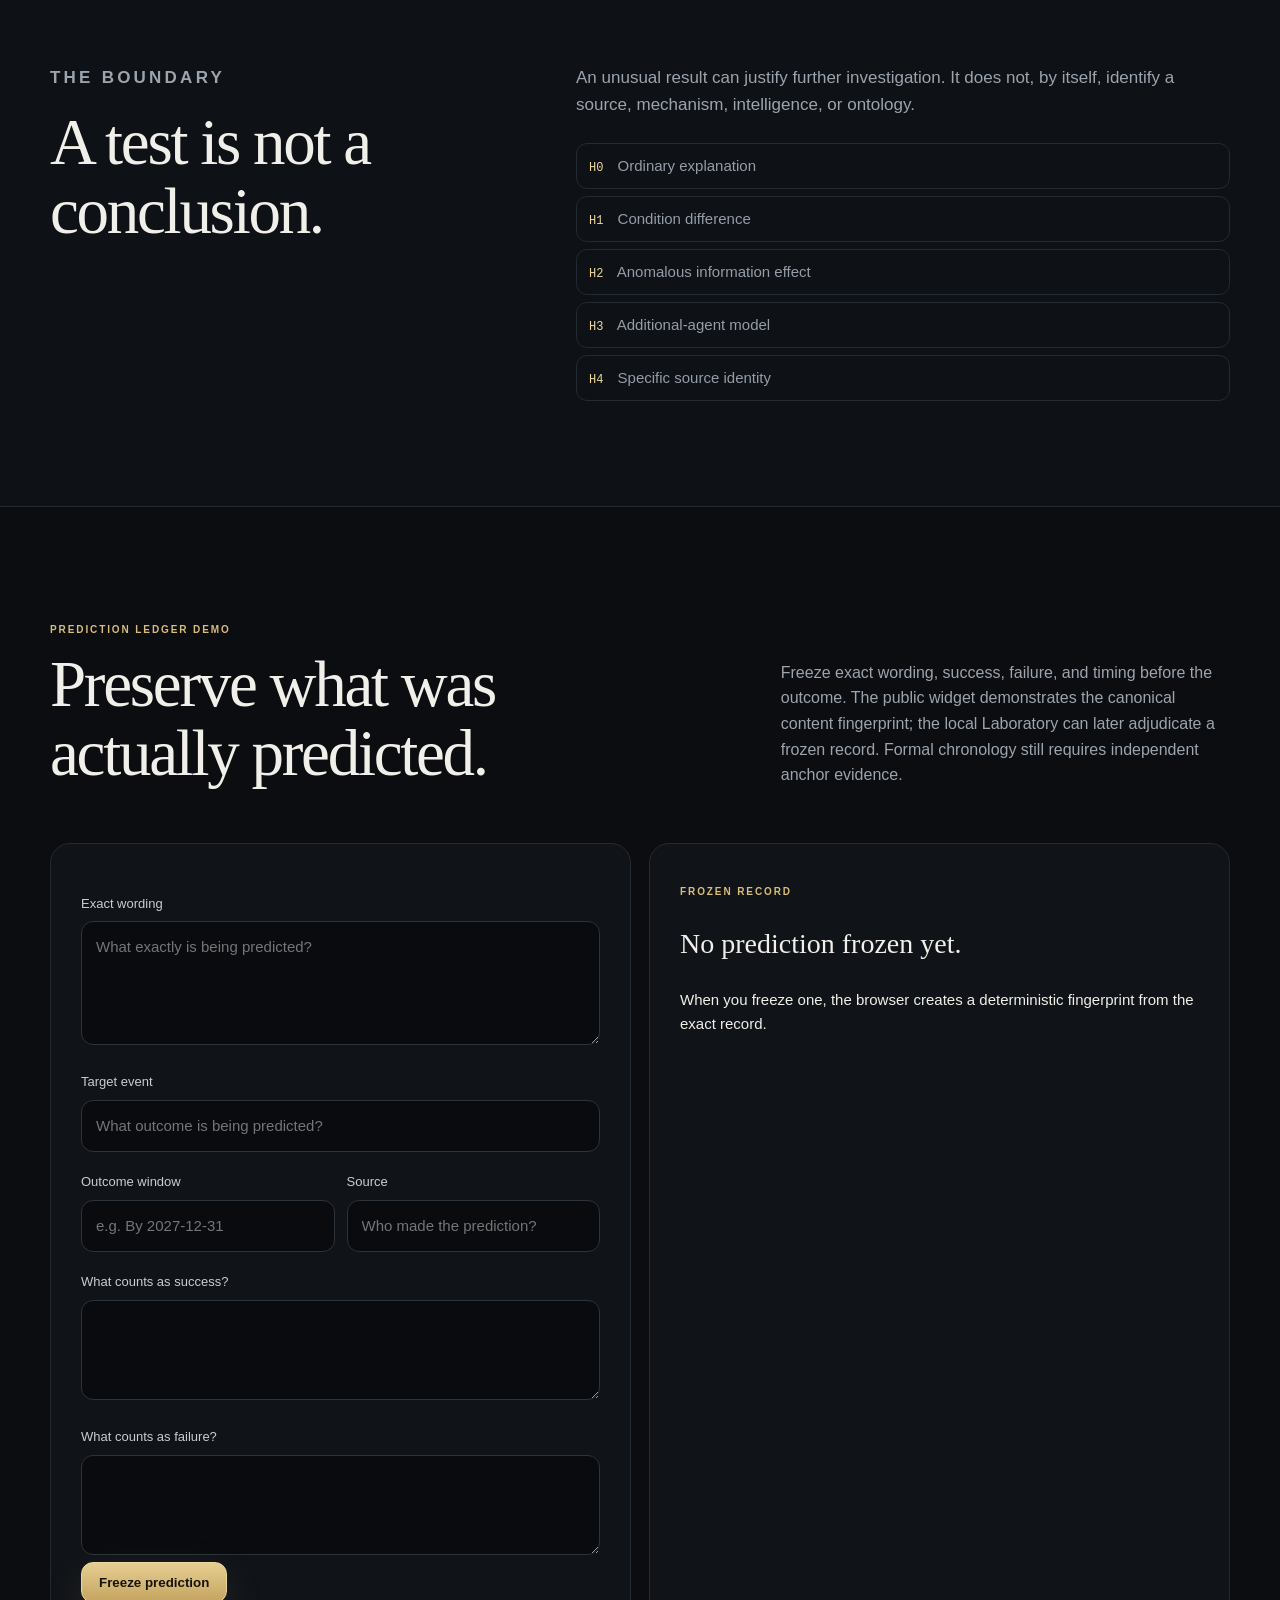
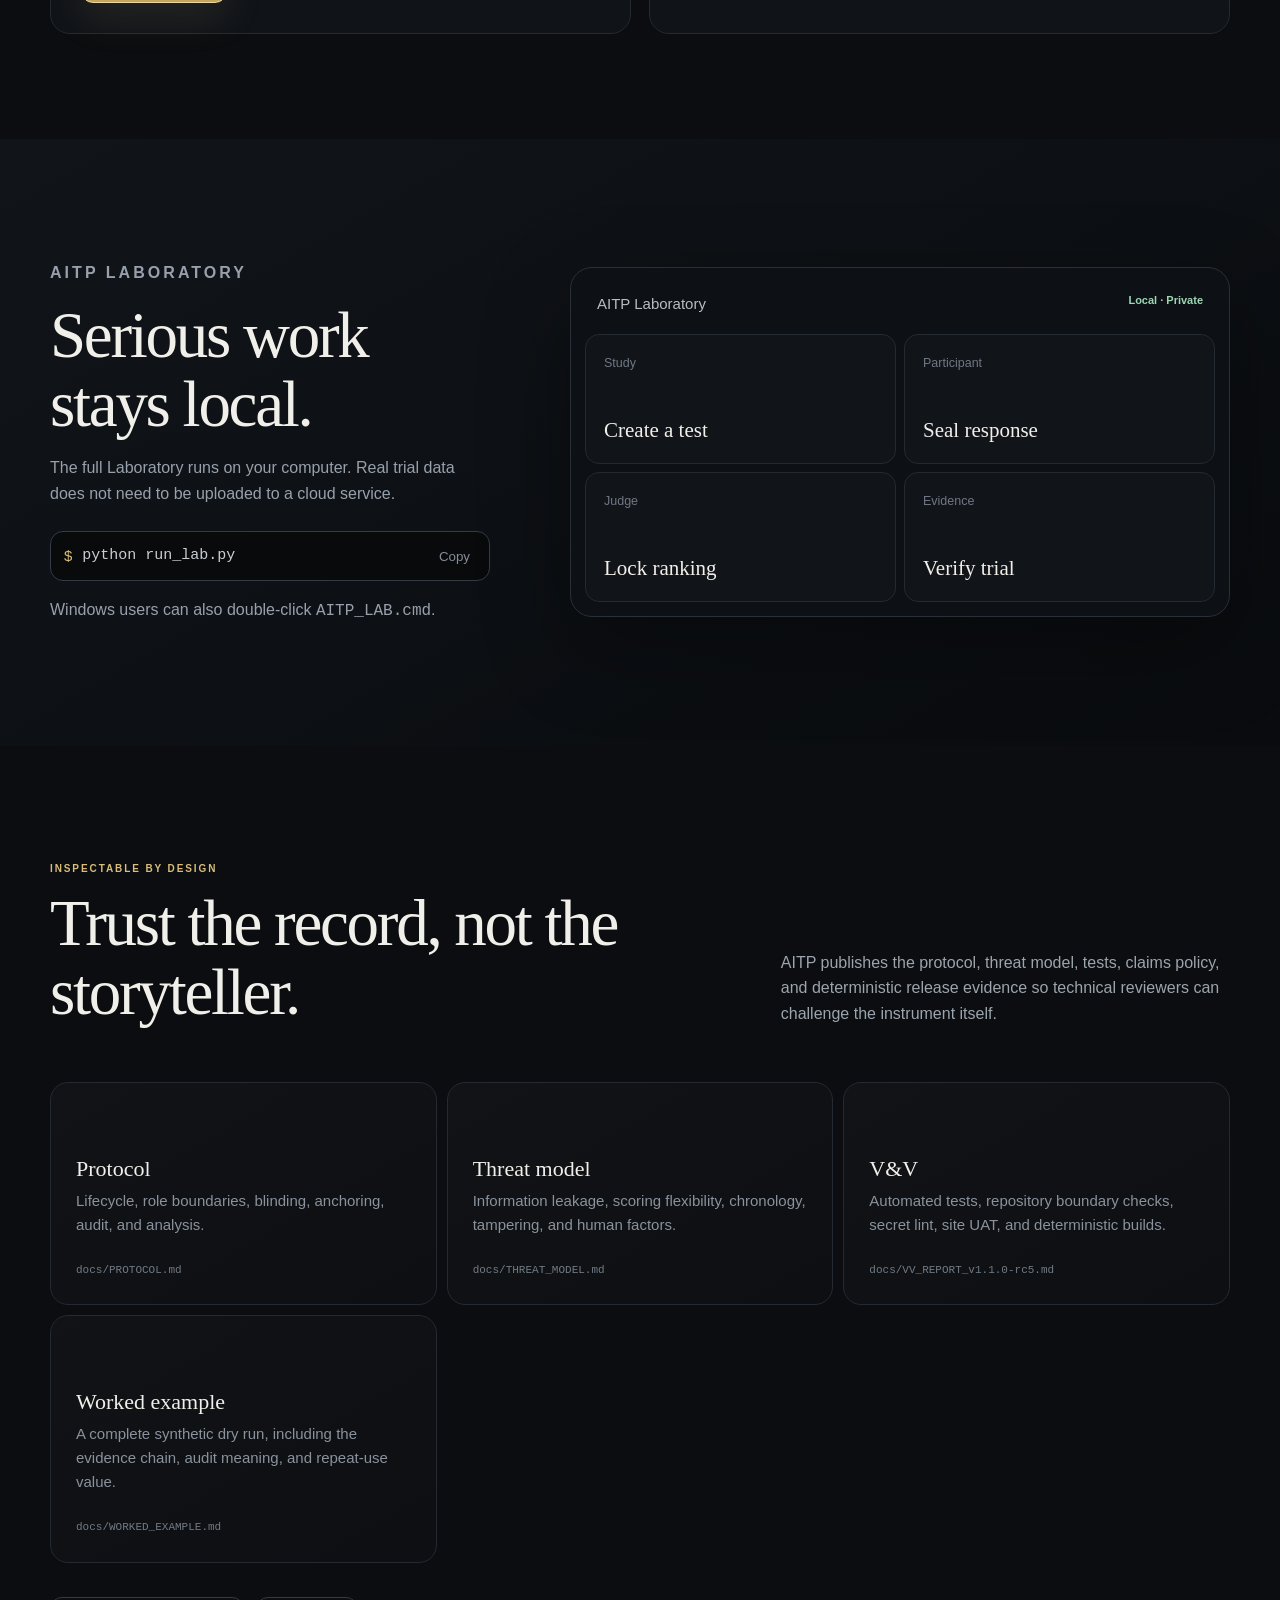
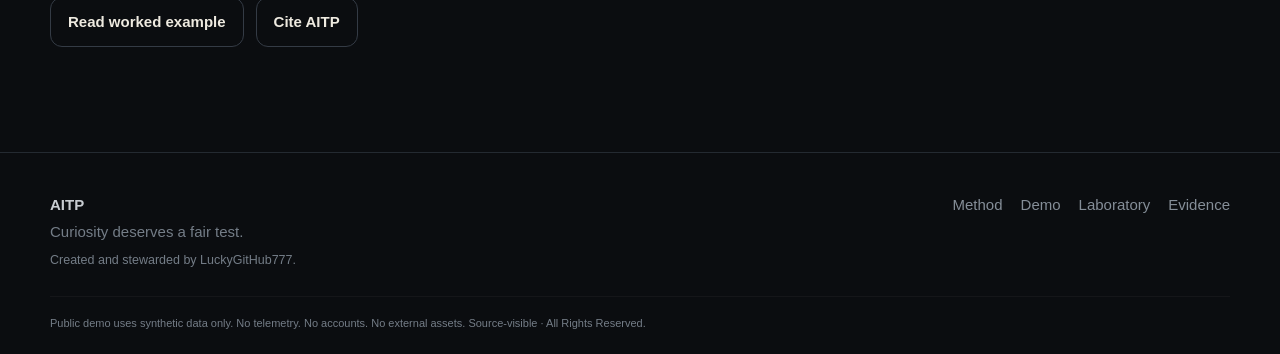
==== commit 2a30e033: "ux: clarify public value and stewardship" ====
--- a/site/index.html
+++ b/site/index.html
@@ -16,7 +16,7 @@
 <header class="bar">
   <a class="brand" href="#top" aria-label="AITP home"><span class="brand-mark">A</span><span><strong>AITP</strong><small>Anomalous Information Test Protocol</small></span></a>
   <nav aria-label="Primary navigation">
-    <a href="#how">How it works</a><a href="#demo">Demo</a><a href="#uses">Use cases</a><a href="#ledger">Prediction ledger</a><a href="#inspect">Protocol</a>
+    <a href="#how">How it works</a><a href="#demo">Demo</a><a href="#value">Value</a><a href="#ledger">Prediction ledger</a><a href="#inspect">Protocol</a>
   </nav>
   <a class="nav-cta" href="#laboratory">Run locally</a>
 </header>
@@ -26,7 +26,7 @@
     <div class="shell hero-inner">
       <p class="eyebrow">Evidence before explanation</p>
       <h1>Test the claim.<br><em>Preserve the evidence.</em></h1>
-      <p class="lead">A tamper-evident method for testing whether information existed before the answer was known—without deciding what to believe first.</p>
+      <p class="lead">A local-first, tamper-evident toolkit for preserving what was fixed, said, judged, and revealed—in the correct order—before the answer was known.</p>
       <div class="actions"><a class="button primary" href="#demo">Try the demonstration</a><a class="button quiet" href="#laboratory">Run AITP locally</a></div>
       <div class="trust"><span>No accounts</span><span>No telemetry</span><span>Synthetic public demo</span><span>Inspectable method</span></div>
     </div>
@@ -40,6 +40,16 @@
       <article><b>03</b><h3>Seal the response</h3><p>The participant's response is frozen before candidates appear.</p><small>Artifact fingerprint</small></article>
       <article><b>04</b><h3>Lock judgment</h3><p>The judge commits to a ranking before the correct target is revealed.</p><small>Blinded ranking</small></article>
       <article><b>05</b><h3>Reveal & audit</h3><p>The system verifies integrity before results are eligible for analysis.</p><small>Fail-closed audit</small></article>
+    </div>
+  </section>
+
+  <section id="value" class="section shell value">
+    <div class="split-head"><div><p class="eyebrow">Tangible outputs</p><h2>What you get is a better record—not a stronger story.</h2></div><p>AITP turns a claim into inspectable artifacts that survive hindsight: what was fixed, what was said, what was judged, what was revealed, and whether the protocol stayed valid.</p></div>
+    <div class="value-grid">
+      <article><span>01</span><h3>Evidence packet</h3><p>Commitment, sealed response, candidate release, locked ranking, reveal, and tamper-evident event history.</p><small>Who knew what, and when</small></article>
+      <article><span>02</span><h3>Audit verdict</h3><p>A plain-language validity state plus the exact integrity checks that passed or failed.</p><small>Valid, invalid, and why</small></article>
+      <article><span>03</span><h3>Analysis-ready record</h3><p>Only eligible trials move into exact scoring and condition comparison; invalid trials remain preserved rather than hidden.</p><small>Evidence before interpretation</small></article>
+      <article><span>04</span><h3>Frozen prediction</h3><p>Exact wording, success/failure criteria, timing, content fingerprint, and append-only adjudication after reality answers.</p><small>No rewriting the past</small></article>
     </div>
   </section>
 
@@ -77,7 +87,7 @@
   </section>
 
   <section id="uses" class="section shell">
-    <div class="split-head"><div><p class="eyebrow">Use cases</p><h2>A general instrument for prospective claim verification.</h2></div><p>The hidden-information protocol is the core. The same evidence discipline can support other contexts where chronology, blinding, null models, and preregistration matter.</p></div>
+    <div class="split-head"><div><p class="eyebrow">Where it fits</p><h2>The method travels wherever hindsight matters.</h2></div><p>Hidden-information research is the core. The same prospective claim-integrity discipline can support adjacent contexts where chronology, blinding, null models, and preregistration matter.</p></div>
     <div class="use-grid">
       <article><span>01</span><h3>Hidden-target research</h3><p>Test whether a participant identifies information unavailable through ordinary channels.</p></article>
       <article><span>02</span><h3>Expert intuition</h3><p>Compare expert judgments against baseline or control conditions prospectively.</p></article>
@@ -118,11 +128,11 @@
 
   <section id="inspect" class="section shell inspect">
     <div class="split-head"><div><p class="eyebrow">Inspectable by design</p><h2>Trust the record, not the storyteller.</h2></div><p>AITP publishes the protocol, threat model, tests, claims policy, and deterministic release evidence so technical reviewers can challenge the instrument itself.</p></div>
-    <div class="inspect-grid"><article><h3>Protocol</h3><p>Lifecycle, role boundaries, blinding, anchoring, audit, and analysis.</p><code>docs/PROTOCOL.md</code></article><article><h3>Threat model</h3><p>Information leakage, scoring flexibility, chronology, tampering, and human factors.</p><code>docs/THREAT_MODEL.md</code></article><article><h3>V&amp;V</h3><p>Automated tests, repository boundary checks, secret lint, site UAT, and deterministic builds.</p><code>docs/VV_REPORT_v1.1.0-rc5.md</code></article></div>
-    <div class="actions"><a class="button primary" id="github-link" href="#" rel="noopener">Inspect on GitHub</a><a class="button quiet" href="#demo">Try the demo again</a></div>
+    <div class="inspect-grid"><article><h3>Protocol</h3><p>Lifecycle, role boundaries, blinding, anchoring, audit, and analysis.</p><code>docs/PROTOCOL.md</code></article><article><h3>Threat model</h3><p>Information leakage, scoring flexibility, chronology, tampering, and human factors.</p><code>docs/THREAT_MODEL.md</code></article><article><h3>V&amp;V</h3><p>Automated tests, repository boundary checks, secret lint, site UAT, and deterministic builds.</p><code>docs/VV_REPORT_v1.1.0-rc5.md</code></article><article><h3>Worked example</h3><p>A complete synthetic dry run, including the evidence chain, audit meaning, and repeat-use value.</p><code>docs/WORKED_EXAMPLE.md</code></article></div>
+    <div class="actions"><a class="button primary" id="github-link" href="#" rel="noopener">Inspect on GitHub</a><a class="button quiet" id="example-link" href="#" rel="noopener">Read worked example</a><a class="button quiet" id="citation-link" href="#" rel="noopener">Cite AITP</a></div>
   </section>
 </main>
-<footer><div class="shell footer"><div><strong>AITP</strong><p>Curiosity deserves a fair test.</p></div><div><a href="#how">Method</a><a href="#demo">Demo</a><a href="#laboratory">Laboratory</a><a href="#inspect">Evidence</a></div></div><div class="shell footer-note">Public demo uses synthetic data only. No telemetry. No accounts. No external assets.</div></footer>
+<footer><div class="shell footer"><div><strong>AITP</strong><p>Curiosity deserves a fair test.</p><small>Created and stewarded by LuckyGitHub777.</small></div><div><a href="#how">Method</a><a href="#demo">Demo</a><a href="#laboratory">Laboratory</a><a href="#inspect">Evidence</a></div></div><div class="shell footer-note">Public demo uses synthetic data only. No telemetry. No accounts. No external assets. Source-visible · All Rights Reserved.</div></footer>
 <div id="alert" class="alert" role="alert" aria-live="assertive" hidden></div><div id="toast" role="status" aria-live="polite"></div>
 <script src="app.js"></script>
 </body>
